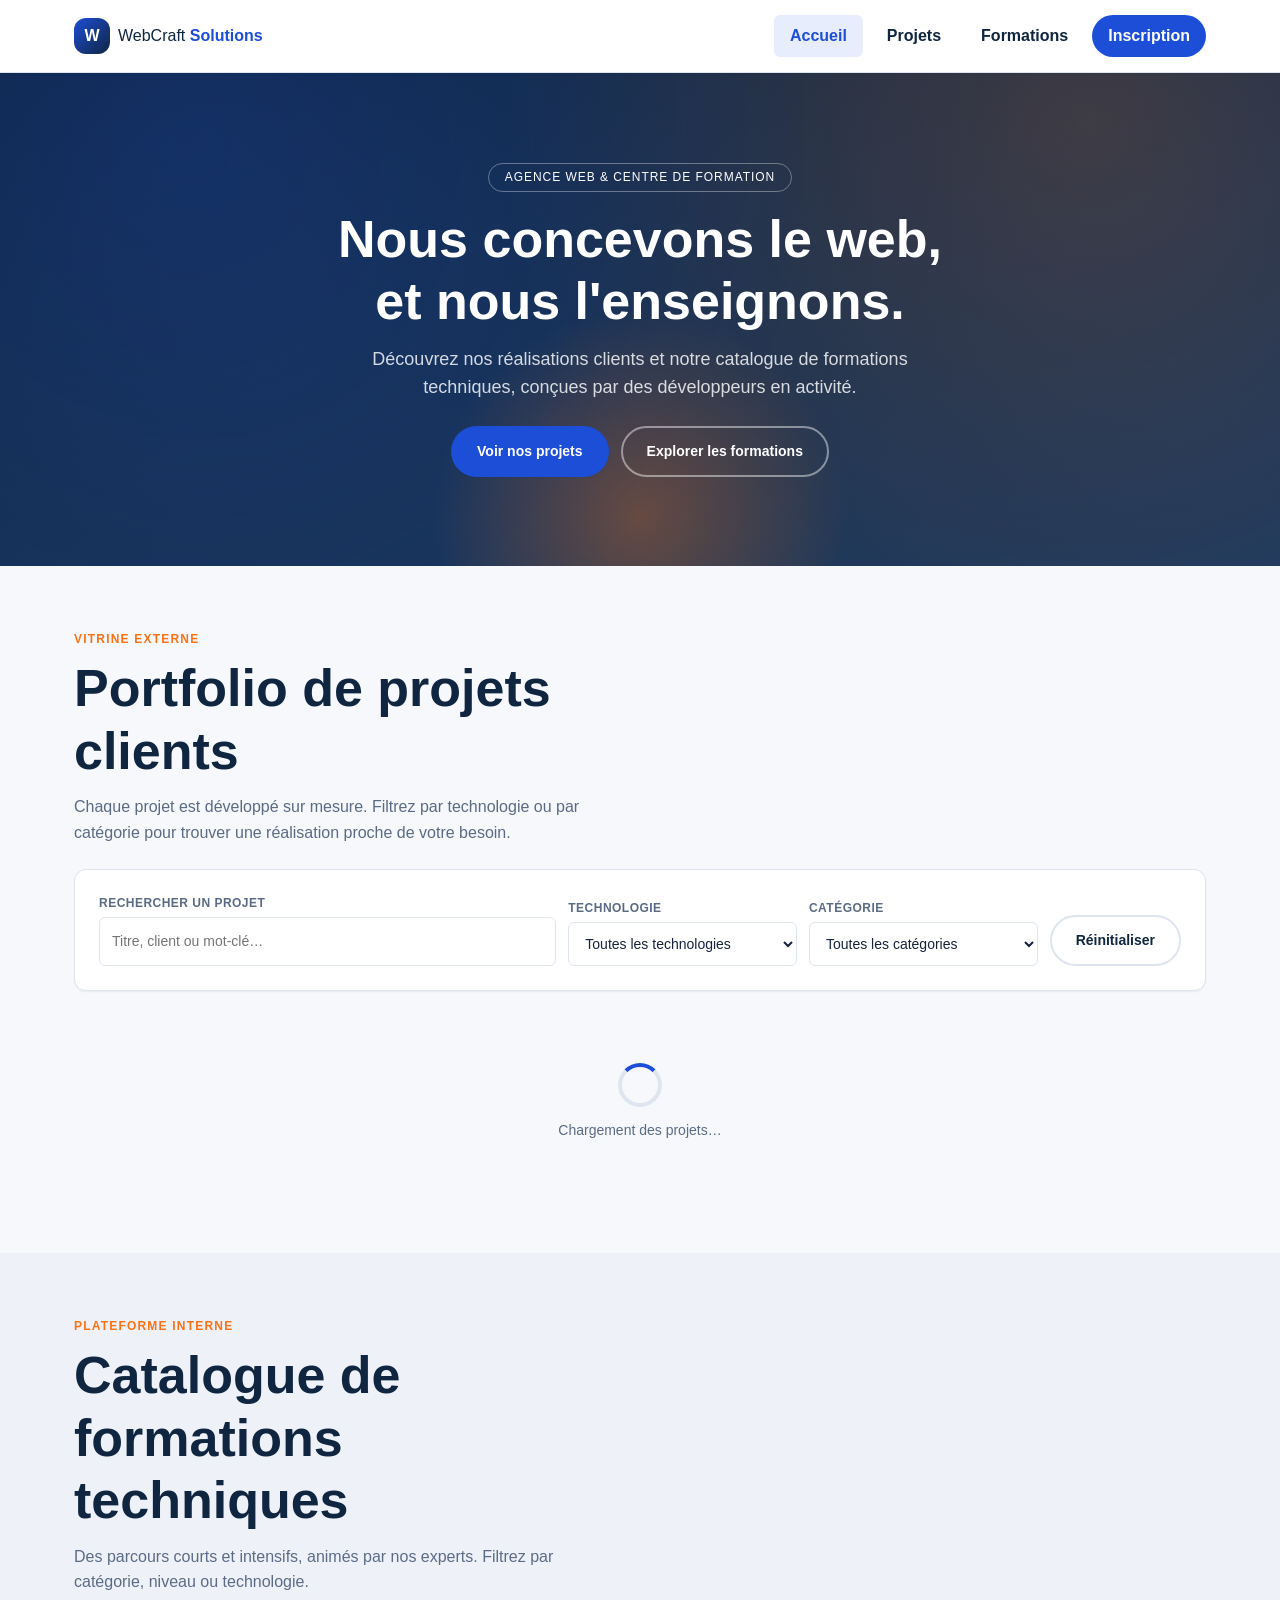
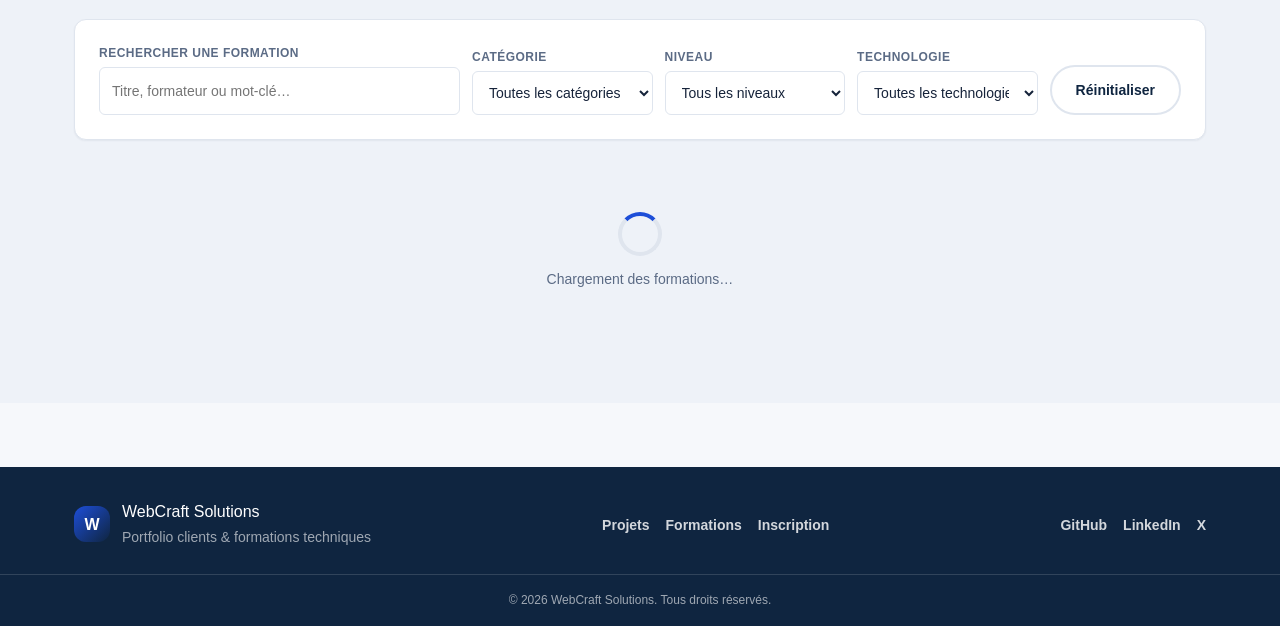
==== index.html @ 9b9b795e "feat: sections projets et formations, cartes, filtres et modales" ====
<!DOCTYPE html>
<html lang="fr">
<head>
  <meta charset="utf-8">
  <meta name="viewport" content="width=device-width, initial-scale=1">
  <meta name="description" content="Portail WebCraft Solutions : portfolio de projets clients et catalogue de formations techniques.">
  <title>WebCraft Solutions &mdash; Portfolio &amp; Formations</title>
  <link rel="stylesheet" href="css/style.css">
</head>
<body>

  <!-- Lien d'evitement : premier element focusable pour la navigation clavier -->
  <a class="skip-link" href="#projets">Aller au contenu principal</a>

  <!-- ============ EN-TETE ============ -->
  <header class="site-header">
    <div class="container header-inner">
      <a class="logo" href="index.html">
        <span class="logo-mark" aria-hidden="true">W</span>
        <span class="logo-text">WebCraft <strong>Solutions</strong></span>
      </a>

      <button class="nav-toggle" type="button" aria-expanded="false" aria-controls="main-nav" aria-label="Ouvrir le menu de navigation">
        <span class="nav-toggle-bar" aria-hidden="true"></span>
        <span class="nav-toggle-bar" aria-hidden="true"></span>
        <span class="nav-toggle-bar" aria-hidden="true"></span>
      </button>

      <nav class="main-nav" id="main-nav" aria-label="Navigation principale">
        <ul class="nav-list">
          <li><a class="nav-link is-active" href="#accueil">Accueil</a></li>
          <li><a class="nav-link" href="#projets">Projets</a></li>
          <li><a class="nav-link" href="#formations">Formations</a></li>
          <li><a class="nav-link nav-link-cta" href="inscription.html">Inscription</a></li>
        </ul>
      </nav>
    </div>
  </header>

  <main>

    <!-- ============ HERO ============ -->
    <section class="hero" id="accueil">
      <div class="container hero-inner">
        <p class="hero-eyebrow">Agence web &amp; centre de formation</p>
        <h1 class="hero-title">Nous concevons le web,<br>et nous l'enseignons.</h1>
        <p class="hero-subtitle">
          D&eacute;couvrez nos r&eacute;alisations clients et notre catalogue de formations
          techniques, con&ccedil;ues par des d&eacute;veloppeurs en activit&eacute;.
        </p>
        <div class="hero-actions">
          <a class="btn btn-primary" href="#projets">Voir nos projets</a>
          <a class="btn btn-ghost" href="#formations">Explorer les formations</a>
        </div>
      </div>
    </section>

    <!-- ============ SECTION PROJETS (API 1) ============ -->
    <section class="section" id="projets">
      <div class="container">
        <div class="section-head">
          <p class="section-eyebrow">Vitrine externe</p>
          <h2>Portfolio de projets clients</h2>
          <p class="section-intro">
            Chaque projet est d&eacute;velopp&eacute; sur mesure. Filtrez par technologie
            ou par cat&eacute;gorie pour trouver une r&eacute;alisation proche de votre besoin.
          </p>
        </div>

        <!-- Filtres : recherche temps reel + 2 listes deroulantes combinables -->
        <form class="filters" id="project-filters" role="search" aria-label="Filtrer les projets">
          <div class="field field-search">
            <label for="project-search">Rechercher un projet</label>
            <input type="search" id="project-search" name="project-search"
                   placeholder="Titre, client ou mot-cl&eacute;&hellip;" autocomplete="off">
          </div>

          <div class="field">
            <label for="project-tech">Technologie</label>
            <select id="project-tech" name="project-tech">
              <option value="">Toutes les technologies</option>
            </select>
          </div>

          <div class="field">
            <label for="project-category">Cat&eacute;gorie</label>
            <select id="project-category" name="project-category">
              <option value="">Toutes les cat&eacute;gories</option>
            </select>
          </div>

          <button class="btn btn-ghost filters-reset" type="reset" id="project-reset">R&eacute;initialiser</button>
        </form>

        <!-- Etat : chargement -->
        <div class="loader" id="project-loader">
          <span class="spinner" aria-hidden="true"></span>
          <p>Chargement des projets&hellip;</p>
        </div>

        <!-- Etat : erreur de chargement de l'API -->
        <p class="alert alert-error" id="project-error" role="alert" hidden></p>

        <!-- Compteur de resultats annonce aux lecteurs d'ecran -->
        <p class="results-count" id="project-count" role="status" hidden></p>

        <!-- Grille responsive des cartes projet -->
        <div class="card-grid" id="project-grid"></div>

        <!-- Etat : aucun resultat apres filtrage -->
        <p class="alert alert-empty" id="project-empty" hidden>
          Aucun projet ne correspond &agrave; votre recherche.
        </p>
      </div>
    </section>

    <!-- ============ SECTION FORMATIONS (API 2) ============ -->
    <section class="section section-alt" id="formations">
      <div class="container">
        <div class="section-head">
          <p class="section-eyebrow">Plateforme interne</p>
          <h2>Catalogue de formations techniques</h2>
          <p class="section-intro">
            Des parcours courts et intensifs, anim&eacute;s par nos experts.
            Filtrez par cat&eacute;gorie, niveau ou technologie.
          </p>
        </div>

        <!-- Filtres : recherche temps reel + 3 listes deroulantes combinables -->
        <form class="filters filters-4" id="course-filters" role="search" aria-label="Filtrer les formations">
          <div class="field field-search">
            <label for="course-search">Rechercher une formation</label>
            <input type="search" id="course-search" name="course-search"
                   placeholder="Titre, formateur ou mot-cl&eacute;&hellip;" autocomplete="off">
          </div>

          <div class="field">
            <label for="course-category">Cat&eacute;gorie</label>
            <select id="course-category" name="course-category">
              <option value="">Toutes les cat&eacute;gories</option>
            </select>
          </div>

          <div class="field">
            <label for="course-level">Niveau</label>
            <select id="course-level" name="course-level">
              <option value="">Tous les niveaux</option>
            </select>
          </div>

          <div class="field">
            <label for="course-tech">Technologie</label>
            <select id="course-tech" name="course-tech">
              <option value="">Toutes les technologies</option>
            </select>
          </div>

          <button class="btn btn-ghost filters-reset" type="reset" id="course-reset">R&eacute;initialiser</button>
        </form>

        <div class="loader" id="course-loader">
          <span class="spinner" aria-hidden="true"></span>
          <p>Chargement des formations&hellip;</p>
        </div>

        <p class="alert alert-error" id="course-error" role="alert" hidden></p>

        <p class="results-count" id="course-count" role="status" hidden></p>

        <div class="card-grid" id="course-grid"></div>

        <p class="alert alert-empty" id="course-empty" hidden>
          Aucune formation ne correspond &agrave; votre recherche.
        </p>
      </div>
    </section>

  </main>

  <!-- ============ PIED DE PAGE ============ -->
  <footer class="site-footer">
    <div class="container footer-inner">
      <div class="footer-brand">
        <span class="logo-mark" aria-hidden="true">W</span>
        <p>WebCraft Solutions<br><span class="muted">Portfolio clients &amp; formations techniques</span></p>
      </div>

      <nav class="footer-nav" aria-label="Navigation du pied de page">
        <ul>
          <li><a href="#projets">Projets</a></li>
          <li><a href="#formations">Formations</a></li>
          <li><a href="inscription.html">Inscription</a></li>
        </ul>
      </nav>

      <ul class="social-list">
        <li><a href="https://github.com" aria-label="WebCraft Solutions sur GitHub">GitHub</a></li>
        <li><a href="https://www.linkedin.com" aria-label="WebCraft Solutions sur LinkedIn">LinkedIn</a></li>
        <li><a href="https://x.com" aria-label="WebCraft Solutions sur X">X</a></li>
      </ul>
    </div>
    <p class="copyright">&copy; 2026 WebCraft Solutions. Tous droits r&eacute;serv&eacute;s.</p>
  </footer>

  <!-- ============ MODAL PROJET ============ -->
  <div class="modal" id="project-modal" hidden>
    <div class="modal-overlay" data-close-modal></div>
    <div class="modal-dialog" role="dialog" aria-modal="true" aria-labelledby="project-modal-title">
      <div class="modal-head">
        <h2 class="modal-title" id="project-modal-title">D&eacute;tail du projet</h2>
        <button class="modal-close" type="button" data-close-modal aria-label="Fermer la fen&ecirc;tre de d&eacute;tail">
          <span aria-hidden="true">&#10005;</span>
        </button>
      </div>
      <div class="modal-body" id="project-modal-body"></div>
    </div>
  </div>

  <!-- ============ MODAL FORMATION ============ -->
  <div class="modal" id="course-modal" hidden>
    <div class="modal-overlay" data-close-modal></div>
    <div class="modal-dialog" role="dialog" aria-modal="true" aria-labelledby="course-modal-title">
      <div class="modal-head">
        <h2 class="modal-title" id="course-modal-title">D&eacute;tail de la formation</h2>
        <button class="modal-close" type="button" data-close-modal aria-label="Fermer la fen&ecirc;tre de d&eacute;tail">
          <span aria-hidden="true">&#10005;</span>
        </button>
      </div>
      <div class="modal-body" id="course-modal-body"></div>
    </div>
  </div>

  <script src="js/main.js"></script>
</body>
</html>
---- css/style.css ----
/* ==========================================================================
   WebCraft Solutions - Feuille de style unique
   Approche mobile-first : styles de base pour 320-767 px,
   puis deux points de rupture (768 px et 1200 px).
   Sommaire :
     1. Variables & charte graphique
     2. Reset & bases
     3. Utilitaires (conteneur, boutons, badges, titres de section)
     4. En-tete & navigation
     5. Hero & animations
     6. Pied de page
     7. Points de rupture (mise en page generale)
     8. Sections & filtres
     9. Cartes (projets & formations)
    10. Etats : loader, erreurs, resultats
    11. Fenetres modales
    12. Points de rupture (sections, grilles, modales)
   ========================================================================== */

/* ============ 1. VARIABLES & CHARTE GRAPHIQUE ============ */
:root {
  /* Couleurs de marque */
  --c-navy:         #0f2540;
  --c-navy-soft:    #1c3a60;
  --c-primary:      #1d4ed8;
  --c-primary-dark: #1739a8;
  --c-primary-soft: #e8edfd;
  --c-accent:       #f97316;
  --c-accent-soft:  #fff1e4;

  /* Neutres */
  --c-bg:         #f6f8fb;
  --c-surface:    #ffffff;
  --c-border:     #dfe5ee;
  --c-text:       #16233a;
  --c-text-muted: #5b6b85;

  /* Etats */
  --c-success:      #0f9d58;
  --c-success-soft: #e6f6ee;
  --c-error:        #d13438;
  --c-error-soft:   #fdeaea;

  /* Typographie */
  --font-base: "Segoe UI", "Helvetica Neue", Arial, sans-serif;
  --fs-xs:  0.75rem;
  --fs-sm:  0.875rem;
  --fs-md:  1rem;
  --fs-lg:  1.125rem;
  --fs-xl:  1.5rem;
  --fs-2xl: 2rem;

  /* Espacements */
  --sp-1: 0.25rem;
  --sp-2: 0.5rem;
  --sp-3: 0.75rem;
  --sp-4: 1rem;
  --sp-5: 1.5rem;
  --sp-6: 2rem;
  --sp-7: 3rem;
  --sp-8: 4rem;

  /* Rayons, ombres, transitions */
  --radius-sm:   6px;
  --radius-md:   12px;
  --radius-lg:   20px;
  --radius-pill: 999px;
  --shadow-sm: 0 1px 2px rgba(15, 37, 64, 0.06);
  --shadow-md: 0 6px 18px rgba(15, 37, 64, 0.08);
  --shadow-lg: 0 18px 40px rgba(15, 37, 64, 0.16);
  --transition: 200ms ease;
  --header-h: 64px;
}

/* ============ 2. RESET & BASES ============ */
*,
*::before,
*::after {
  box-sizing: border-box;
}

html {
  scroll-behavior: smooth;
  scroll-padding-top: var(--header-h);
}

body {
  margin: 0;
  font-family: var(--font-base);
  font-size: var(--fs-md);
  line-height: 1.6;
  color: var(--c-text);
  background-color: var(--c-bg);
}

h1,
h2,
h3,
h4 {
  margin: 0 0 var(--sp-3);
  line-height: 1.2;
  color: var(--c-navy);
}

p {
  margin: 0 0 var(--sp-3);
}

img {
  display: block;
  max-width: 100%;
}

a {
  color: var(--c-primary);
  text-decoration: none;
  transition: color var(--transition);
}

a:hover {
  color: var(--c-primary-dark);
  text-decoration: underline;
}

ul {
  margin: 0;
  padding: 0;
  list-style: none;
}

button {
  font: inherit;
  cursor: pointer;
}

/* Anneau de focus homogene : indispensable pour la navigation clavier */
:focus-visible {
  outline: 3px solid var(--c-accent);
  outline-offset: 2px;
  border-radius: var(--radius-sm);
}

.muted {
  color: var(--c-text-muted);
}

/* Lien d'evitement : masque jusqu'a la prise de focus au clavier */
.skip-link {
  position: absolute;
  top: -100px;
  left: var(--sp-4);
  z-index: 100;
  padding: var(--sp-2) var(--sp-4);
  background-color: var(--c-primary);
  border-radius: 0 0 var(--radius-sm) var(--radius-sm);
  color: #ffffff;
  font-weight: 600;
  transition: top var(--transition);
}

.skip-link:focus {
  top: 0;
  color: #ffffff;
  text-decoration: none;
}

/* Contenu reserve aux lecteurs d'ecran */
.sr-only {
  position: absolute;
  width: 1px;
  height: 1px;
  margin: -1px;
  padding: 0;
  overflow: hidden;
  clip: rect(0, 0, 0, 0);
  white-space: nowrap;
  border: 0;
}

/* ============ 3. UTILITAIRES ============ */
.container {
  width: 100%;
  max-width: 1180px;
  margin: 0 auto;
  padding: 0 var(--sp-4);
}

/* --- Boutons --- */
.btn {
  display: inline-flex;
  align-items: center;
  justify-content: center;
  gap: var(--sp-2);
  padding: var(--sp-3) var(--sp-5);
  border: 2px solid transparent;
  border-radius: var(--radius-pill);
  font-size: var(--fs-sm);
  font-weight: 600;
  text-align: center;
  text-decoration: none;
  transition: background-color var(--transition), color var(--transition),
              border-color var(--transition), transform var(--transition),
              box-shadow var(--transition);
}

.btn:hover {
  transform: translateY(-2px);
  text-decoration: none;
}

.btn:active {
  transform: translateY(0);
}

.btn-primary {
  background-color: var(--c-primary);
  color: #ffffff;
  box-shadow: var(--shadow-sm);
}

.btn-primary:hover {
  background-color: var(--c-primary-dark);
  color: #ffffff;
  box-shadow: var(--shadow-md);
}

.btn-accent {
  background-color: var(--c-accent);
  color: #ffffff;
}

.btn-accent:hover {
  background-color: #e0620a;
  color: #ffffff;
}

.btn-ghost {
  background-color: transparent;
  border-color: var(--c-border);
  color: var(--c-navy);
}

.btn-ghost:hover {
  background-color: var(--c-surface);
  border-color: var(--c-primary);
  color: var(--c-primary);
}

.btn-block {
  width: 100%;
}

.btn[disabled] {
  opacity: 0.55;
  cursor: not-allowed;
  transform: none;
}

/* ============ 4. EN-TETE & NAVIGATION ============ */
.site-header {
  position: sticky;
  top: 0;
  z-index: 50;
  background-color: rgba(255, 255, 255, 0.96);
  border-bottom: 1px solid var(--c-border);
  box-shadow: var(--shadow-sm);
}

.header-inner {
  display: flex;
  align-items: center;
  justify-content: space-between;
  gap: var(--sp-4);
  min-height: var(--header-h);
}

.logo {
  display: inline-flex;
  align-items: center;
  gap: var(--sp-2);
  color: var(--c-navy);
  font-size: var(--fs-md);
}

.logo:hover {
  color: var(--c-primary);
  text-decoration: none;
}

.logo-mark {
  display: grid;
  place-items: center;
  flex: 0 0 36px;
  width: 36px;
  height: 36px;
  border-radius: var(--radius-md);
  background: linear-gradient(135deg, var(--c-primary), var(--c-navy));
  color: #ffffff;
  font-weight: 700;
}

.logo-text strong {
  color: var(--c-primary);
}

/* --- Bouton burger (visible uniquement en mobile) --- */
.nav-toggle {
  display: inline-flex;
  flex-direction: column;
  justify-content: center;
  gap: 5px;
  width: 44px;
  height: 44px;
  padding: 0 10px;
  background-color: transparent;
  border: 1px solid var(--c-border);
  border-radius: var(--radius-sm);
}

.nav-toggle-bar {
  display: block;
  height: 2px;
  background-color: var(--c-navy);
  border-radius: 2px;
  transition: transform var(--transition), opacity var(--transition);
}

.nav-toggle[aria-expanded="true"] .nav-toggle-bar:nth-child(1) {
  transform: translateY(7px) rotate(45deg);
}

.nav-toggle[aria-expanded="true"] .nav-toggle-bar:nth-child(2) {
  opacity: 0;
}

.nav-toggle[aria-expanded="true"] .nav-toggle-bar:nth-child(3) {
  transform: translateY(-7px) rotate(-45deg);
}

/* --- Menu : replie en mobile, deplie au clic --- */
.main-nav {
  display: none;
  position: absolute;
  top: 100%;
  right: 0;
  left: 0;
  padding: var(--sp-3) var(--sp-4) var(--sp-5);
  background-color: var(--c-surface);
  border-bottom: 1px solid var(--c-border);
  box-shadow: var(--shadow-md);
}

.main-nav.is-open {
  display: block;
}

.nav-list {
  display: flex;
  flex-direction: column;
  gap: var(--sp-1);
}

.nav-link {
  display: block;
  padding: var(--sp-3);
  border-radius: var(--radius-sm);
  color: var(--c-navy);
  font-weight: 600;
}

.nav-link:hover,
.nav-link.is-active {
  background-color: var(--c-primary-soft);
  color: var(--c-primary);
  text-decoration: none;
}

.nav-link-cta {
  margin-top: var(--sp-2);
  background-color: var(--c-primary);
  color: #ffffff;
  text-align: center;
}

.nav-link-cta:hover {
  background-color: var(--c-primary-dark);
  color: #ffffff;
}

/* ============ 5. HERO & ANIMATIONS ============ */
.hero {
  position: relative;
  overflow: hidden;
  padding: var(--sp-7) 0 var(--sp-8);
  background:
    radial-gradient(circle at 15% 15%, rgba(29, 78, 216, 0.22), transparent 55%),
    radial-gradient(circle at 85% 10%, rgba(249, 115, 22, 0.18), transparent 50%),
    linear-gradient(160deg, var(--c-navy) 0%, var(--c-navy-soft) 100%);
  color: #ffffff;
  text-align: center;
}

/* Halo lumineux anime en arriere-plan du hero */
.hero::after {
  content: "";
  position: absolute;
  bottom: -160px;
  left: 50%;
  width: 420px;
  height: 420px;
  margin-left: -210px;
  border-radius: 50%;
  background: radial-gradient(circle, rgba(249, 115, 22, 0.35), transparent 70%);
  animation: pulse-glow 6s ease-in-out infinite;
  pointer-events: none;
}

.hero-inner {
  position: relative;
  z-index: 1;
}

.hero-eyebrow {
  display: inline-block;
  margin-bottom: var(--sp-4);
  padding: var(--sp-1) var(--sp-4);
  border: 1px solid rgba(255, 255, 255, 0.35);
  border-radius: var(--radius-pill);
  font-size: var(--fs-xs);
  letter-spacing: 0.08em;
  text-transform: uppercase;
  animation: fade-in-up 600ms ease both;
}

.hero-title {
  font-size: var(--fs-2xl);
  color: #ffffff;
  animation: fade-in-up 600ms ease 120ms both;
}

.hero-subtitle {
  max-width: 54ch;
  margin: 0 auto var(--sp-5);
  color: rgba(255, 255, 255, 0.82);
  font-size: var(--fs-md);
  animation: fade-in-up 600ms ease 240ms both;
}

.hero-actions {
  display: flex;
  flex-direction: column;
  gap: var(--sp-3);
  animation: fade-in-up 600ms ease 360ms both;
}

.hero .btn-ghost {
  border-color: rgba(255, 255, 255, 0.45);
  color: #ffffff;
}

.hero .btn-ghost:hover {
  background-color: rgba(255, 255, 255, 0.12);
  border-color: #ffffff;
  color: #ffffff;
}

/* --- Animations @keyframes --- */
@keyframes fade-in-up {
  from {
    opacity: 0;
    transform: translateY(24px);
  }

  to {
    opacity: 1;
    transform: translateY(0);
  }
}

@keyframes pulse-glow {
  0%,
  100% {
    opacity: 0.55;
    transform: scale(1);
  }

  50% {
    opacity: 1;
    transform: scale(1.18);
  }
}

/* Respect de la preference systeme « moins d'animations » */
@media (prefers-reduced-motion: reduce) {
  *,
  *::before,
  *::after {
    animation-duration: 0.01ms !important;
    animation-iteration-count: 1 !important;
    transition-duration: 0.01ms !important;
    scroll-behavior: auto !important;
  }
}

/* ============ 6. PIED DE PAGE ============ */
.site-footer {
  margin-top: var(--sp-8);
  padding: var(--sp-6) 0 var(--sp-4);
  background-color: var(--c-navy);
  color: rgba(255, 255, 255, 0.82);
}

.footer-inner {
  display: flex;
  flex-direction: column;
  gap: var(--sp-5);
}

.footer-brand {
  display: flex;
  align-items: center;
  gap: var(--sp-3);
}

.footer-brand p {
  margin: 0;
  color: #ffffff;
}

.footer-brand .muted {
  color: rgba(255, 255, 255, 0.6);
  font-size: var(--fs-sm);
}

.footer-nav ul,
.social-list {
  display: flex;
  flex-wrap: wrap;
  gap: var(--sp-4);
}

.site-footer a {
  color: rgba(255, 255, 255, 0.82);
  font-size: var(--fs-sm);
  font-weight: 600;
}

.site-footer a:hover {
  color: #ffffff;
}

.copyright {
  margin: var(--sp-5) 0 0;
  padding-top: var(--sp-4);
  border-top: 1px solid rgba(255, 255, 255, 0.14);
  color: rgba(255, 255, 255, 0.6);
  font-size: var(--fs-xs);
  text-align: center;
}

/* ============ 7. POINTS DE RUPTURE ============ */

/* --- Breakpoint 1 : tablette & desktop (768 px et +) --- */
@media (min-width: 768px) {
  :root {
    --fs-2xl: 2.75rem;
    --header-h: 72px;
  }

  .container {
    padding: 0 var(--sp-5);
  }

  .nav-toggle {
    display: none;
  }

  .main-nav {
    display: block;
    position: static;
    padding: 0;
    background-color: transparent;
    border: 0;
    box-shadow: none;
  }

  .nav-list {
    flex-direction: row;
    align-items: center;
    gap: var(--sp-2);
  }

  .nav-link {
    padding: var(--sp-2) var(--sp-4);
  }

  .nav-link-cta {
    margin-top: 0;
    border-radius: var(--radius-pill);
  }

  .hero {
    padding: var(--sp-8) 0;
  }

  .hero-subtitle {
    font-size: var(--fs-lg);
  }

  .hero-actions {
    flex-direction: row;
    justify-content: center;
  }

  .footer-inner {
    flex-direction: row;
    align-items: center;
    justify-content: space-between;
  }
}

/* --- Breakpoint 2 : grands ecrans (1200 px et +) --- */
@media (min-width: 1200px) {
  :root {
    --fs-2xl: 3.25rem;
  }

  .hero {
    padding: calc(var(--sp-8) * 1.4) 0;
  }
}

/* ============ 8. SECTIONS & FILTRES ============ */
.section {
  padding: var(--sp-7) 0;
}

.section-alt {
  background-color: #eef2f8;
}

.section-head {
  max-width: 62ch;
  margin-bottom: var(--sp-5);
}

.section-eyebrow {
  margin-bottom: var(--sp-2);
  color: var(--c-accent);
  font-size: var(--fs-xs);
  font-weight: 700;
  letter-spacing: 0.1em;
  text-transform: uppercase;
}

.section-head h2 {
  font-size: var(--fs-xl);
}

.section-intro {
  color: var(--c-text-muted);
}

/* --- Barre de filtres --- */
.filters {
  display: grid;
  grid-template-columns: 1fr;
  gap: var(--sp-3);
  margin-bottom: var(--sp-5);
  padding: var(--sp-4);
  background-color: var(--c-surface);
  border: 1px solid var(--c-border);
  border-radius: var(--radius-md);
  box-shadow: var(--shadow-sm);
}

.field {
  display: flex;
  flex-direction: column;
  gap: var(--sp-1);
}

.field label {
  color: var(--c-text-muted);
  font-size: var(--fs-xs);
  font-weight: 700;
  letter-spacing: 0.04em;
  text-transform: uppercase;
}

.field input,
.field select,
.field textarea {
  width: 100%;
  padding: var(--sp-3);
  background-color: var(--c-surface);
  border: 1px solid var(--c-border);
  border-radius: var(--radius-sm);
  color: var(--c-text);
  font: inherit;
  font-size: var(--fs-sm);
  transition: border-color var(--transition), box-shadow var(--transition);
}

.field input:hover,
.field select:hover,
.field textarea:hover {
  border-color: #c3cddd;
}

.field input:focus,
.field select:focus,
.field textarea:focus {
  border-color: var(--c-primary);
  box-shadow: 0 0 0 3px var(--c-primary-soft);
  outline: none;
}

.filters-reset {
  align-self: end;
  justify-self: start;
}

/* ============ 9. CARTES (PROJETS & FORMATIONS) ============ */

/* Grille responsive : 1 colonne en mobile, auto-fill ensuite */
.card-grid {
  display: grid;
  grid-template-columns: 1fr;
  gap: var(--sp-4);
}

.card {
  display: flex;
  flex-direction: column;
  overflow: hidden;
  background-color: var(--c-surface);
  border: 1px solid var(--c-border);
  border-radius: var(--radius-md);
  box-shadow: var(--shadow-sm);
  animation: fade-in-up 400ms ease both;
  transition: transform var(--transition), box-shadow var(--transition),
              border-color var(--transition);
}

.card:hover {
  transform: translateY(-4px);
  border-color: #c7d3e8;
  box-shadow: var(--shadow-md);
}

.card-media {
  position: relative;
  overflow: hidden;
  aspect-ratio: 16 / 9;
  background-color: #dde4ef;
}

.card-media img {
  width: 100%;
  height: 100%;
  object-fit: cover;
  transition: transform 400ms ease;
}

.card:hover .card-media img {
  transform: scale(1.05);
}

.card-media .badge {
  position: absolute;
  top: var(--sp-3);
  left: var(--sp-3);
}

.card-body {
  display: flex;
  flex-direction: column;
  flex: 1 1 auto;
  gap: var(--sp-3);
  padding: var(--sp-4);
}

.card-title {
  margin: 0;
  font-size: var(--fs-lg);
}

.card-meta {
  display: flex;
  flex-wrap: wrap;
  gap: var(--sp-2) var(--sp-4);
  margin: 0;
  color: var(--c-text-muted);
  font-size: var(--fs-sm);
}

.card-client {
  margin: 0;
  color: var(--c-text-muted);
  font-size: var(--fs-sm);
}

.card-client strong {
  color: var(--c-text);
}

.card-price {
  color: var(--c-navy);
  font-size: var(--fs-lg);
  font-weight: 700;
}

.card-actions {
  display: flex;
  flex-wrap: wrap;
  gap: var(--sp-2);
  margin-top: auto;
}

.card-actions .btn {
  flex: 1 1 140px;
  padding: var(--sp-2) var(--sp-4);
}

/* --- Badges --- */
.badge-list {
  display: flex;
  flex-wrap: wrap;
  gap: var(--sp-2);
}

.badge {
  display: inline-block;
  padding: 2px var(--sp-3);
  border: 1px solid transparent;
  border-radius: var(--radius-pill);
  background-color: var(--c-primary-soft);
  color: var(--c-primary-dark);
  font-size: var(--fs-xs);
  font-weight: 600;
  white-space: nowrap;
}

.badge-category {
  background-color: var(--c-navy);
  color: #ffffff;
}

.badge-level {
  background-color: var(--c-accent-soft);
  border-color: #f8c69a;
  color: #9a4208;
}

.badge-available {
  background-color: var(--c-success-soft);
  border-color: #a8dec4;
  color: #0b6e3f;
}

.badge-full {
  background-color: var(--c-error-soft);
  border-color: #f3b4b5;
  color: #962225;
}

.rating {
  color: var(--c-text-muted);
  font-size: var(--fs-sm);
}

.rating-star {
  color: var(--c-accent);
}

/* ============ 10. ETATS : LOADER, ERREURS, RESULTATS ============ */
.loader {
  display: flex;
  flex-direction: column;
  align-items: center;
  gap: var(--sp-3);
  padding: var(--sp-7) var(--sp-4);
  color: var(--c-text-muted);
}

.loader[hidden] {
  display: none;
}

.loader p {
  margin: 0;
  font-size: var(--fs-sm);
}

/* Loader CSS pur : anneau en rotation */
.spinner {
  display: block;
  width: 44px;
  height: 44px;
  border: 4px solid var(--c-border);
  border-top-color: var(--c-primary);
  border-radius: 50%;
  animation: spin 800ms linear infinite;
}

@keyframes spin {
  to {
    transform: rotate(360deg);
  }
}

.alert {
  padding: var(--sp-4);
  border: 1px solid transparent;
  border-radius: var(--radius-md);
  font-size: var(--fs-sm);
}

.alert-error {
  background-color: var(--c-error-soft);
  border-color: #f3b4b5;
  color: #8c1f22;
}

.alert-empty {
  background-color: var(--c-surface);
  border-color: var(--c-border);
  color: var(--c-text-muted);
  text-align: center;
}

.alert-success {
  background-color: var(--c-success-soft);
  border-color: #a8dec4;
  color: #0b6e3f;
}

.results-count {
  margin-bottom: var(--sp-4);
  color: var(--c-text-muted);
  font-size: var(--fs-sm);
}

/* ============ 11. FENETRES MODALES ============ */
.modal {
  position: fixed;
  top: 0;
  right: 0;
  bottom: 0;
  left: 0;
  z-index: 100;
  display: flex;
  align-items: flex-end;
  justify-content: center;
  padding: 0;
}

.modal[hidden] {
  display: none;
}

.modal-overlay {
  position: absolute;
  top: 0;
  right: 0;
  bottom: 0;
  left: 0;
  background-color: rgba(10, 20, 36, 0.62);
  animation: fade-in 200ms ease both;
}

.modal-dialog {
  position: relative;
  z-index: 1;
  display: flex;
  flex-direction: column;
  width: 100%;
  max-height: 92vh;
  background-color: var(--c-surface);
  border-radius: var(--radius-lg) var(--radius-lg) 0 0;
  box-shadow: var(--shadow-lg);
  animation: slide-up 280ms ease both;
}

@keyframes fade-in {
  from {
    opacity: 0;
  }

  to {
    opacity: 1;
  }
}

@keyframes slide-up {
  from {
    opacity: 0;
    transform: translateY(40px);
  }

  to {
    opacity: 1;
    transform: translateY(0);
  }
}

.modal-head {
  display: flex;
  align-items: flex-start;
  justify-content: space-between;
  gap: var(--sp-3);
  padding: var(--sp-4);
  border-bottom: 1px solid var(--c-border);
}

.modal-title {
  margin: 0;
  font-size: var(--fs-lg);
}

.modal-close {
  display: grid;
  place-items: center;
  flex: 0 0 40px;
  width: 40px;
  height: 40px;
  background-color: var(--c-bg);
  border: 1px solid var(--c-border);
  border-radius: 50%;
  color: var(--c-navy);
  font-size: var(--fs-md);
  transition: background-color var(--transition), color var(--transition),
              transform var(--transition);
}

.modal-close:hover {
  background-color: var(--c-error-soft);
  border-color: #f3b4b5;
  color: var(--c-error);
  transform: rotate(90deg);
}

.modal-body {
  padding: var(--sp-4);
  overflow-y: auto;
}

.modal-media {
  margin-bottom: var(--sp-4);
  overflow: hidden;
  border-radius: var(--radius-md);
  aspect-ratio: 16 / 9;
}

.modal-media img {
  width: 100%;
  height: 100%;
  object-fit: cover;
}

.modal-body h3 {
  margin-top: var(--sp-5);
  font-size: var(--fs-md);
  text-transform: uppercase;
  letter-spacing: 0.04em;
  color: var(--c-text-muted);
}

/* Liste d'informations cle / valeur */
.info-grid {
  display: grid;
  grid-template-columns: 1fr;
  gap: var(--sp-3);
  margin: 0 0 var(--sp-4);
  padding: var(--sp-4);
  background-color: var(--c-bg);
  border-radius: var(--radius-md);
}

.info-grid dt {
  color: var(--c-text-muted);
  font-size: var(--fs-xs);
  font-weight: 700;
  letter-spacing: 0.04em;
  text-transform: uppercase;
}

.info-grid dd {
  margin: 0;
  font-weight: 600;
}

/* Liste a puces personnalisee (fonctionnalites, modules) */
.check-list li {
  position: relative;
  padding-left: var(--sp-5);
  margin-bottom: var(--sp-2);
  font-size: var(--fs-sm);
}

.check-list li::before {
  content: "\2713";
  position: absolute;
  left: 0;
  color: var(--c-success);
  font-weight: 700;
}

.modal-actions {
  display: flex;
  flex-wrap: wrap;
  gap: var(--sp-3);
  margin-top: var(--sp-5);
  padding-top: var(--sp-4);
  border-top: 1px solid var(--c-border);
}

/* Empeche le defilement de la page lorsqu'une modale est ouverte */
body.has-modal {
  overflow: hidden;
}

/* ============ 12. POINTS DE RUPTURE (SECTIONS, GRILLES, MODALES) ============ */

/* --- Breakpoint 1 : tablette & desktop (768 px et +) --- */
@media (min-width: 768px) {
  .section {
    padding: var(--sp-8) 0;
  }

  .section-head h2 {
    font-size: var(--fs-2xl);
  }

  .filters {
    grid-template-columns: 2fr 1fr 1fr auto;
    align-items: end;
    padding: var(--sp-5);
  }

  .filters-4 {
    grid-template-columns: 1fr 1fr 1fr;
  }

  /* En tablette, la recherche occupe toute la largeur de la barre */
  .filters-4 .field-search {
    grid-column: 1 / -1;
  }

  .card-grid {
    grid-template-columns: repeat(2, 1fr);
    gap: var(--sp-5);
  }

  .modal {
    align-items: center;
    padding: var(--sp-5);
  }

  .modal-dialog {
    max-width: 720px;
    max-height: 88vh;
    border-radius: var(--radius-lg);
  }

  .modal-head,
  .modal-body {
    padding: var(--sp-5);
  }

  .info-grid {
    grid-template-columns: repeat(2, 1fr);
  }
}

/* --- Breakpoint 2 : grands ecrans (1200 px et +) --- */
@media (min-width: 1200px) {
  .filters-4 {
    grid-template-columns: 2fr 1fr 1fr 1fr auto;
  }

  .filters-4 .field-search {
    grid-column: auto;
  }

  .card-grid {
    grid-template-columns: repeat(3, 1fr);
  }

  .info-grid {
    grid-template-columns: repeat(3, 1fr);
  }
}
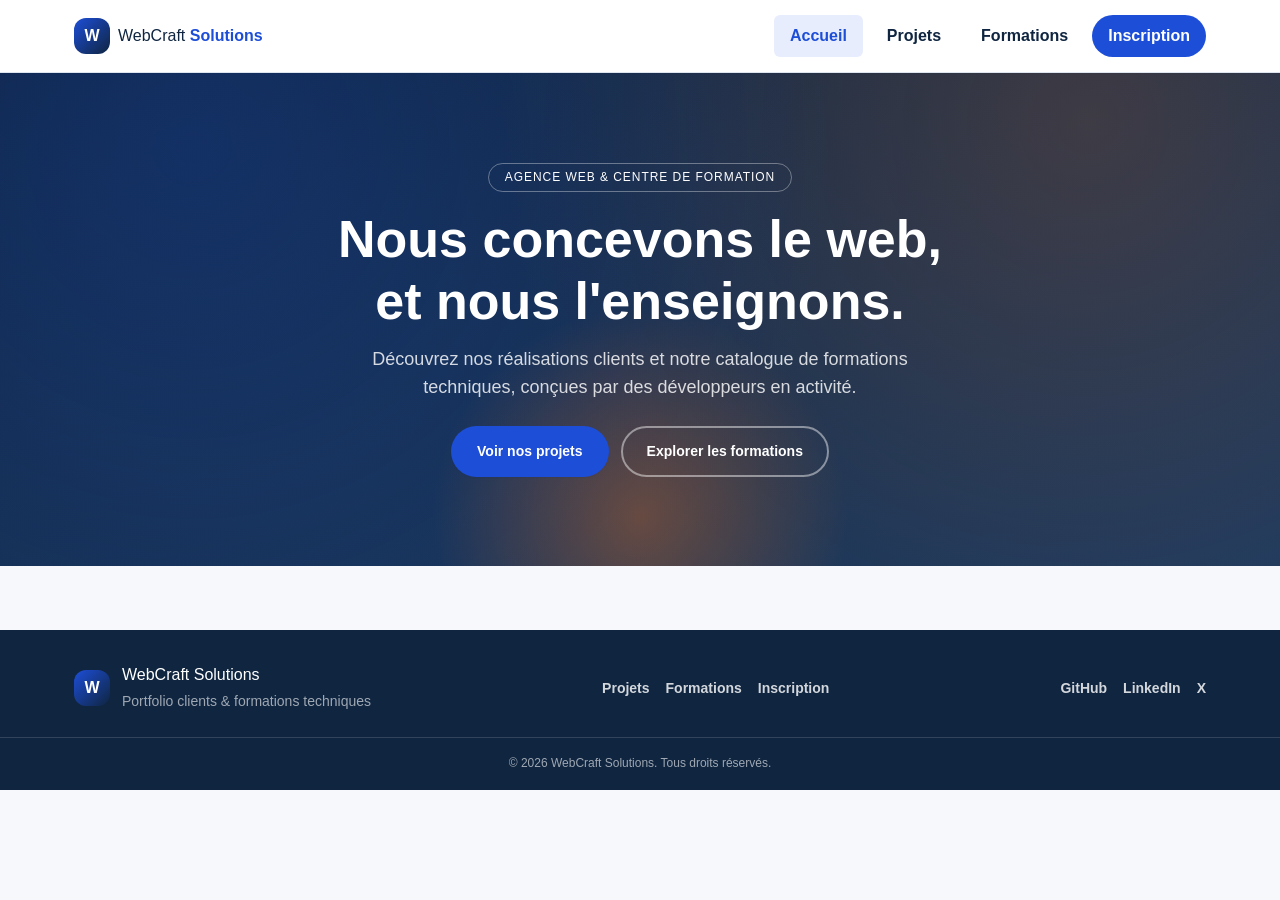
==== commit 87f67d3b: "feat: structure du portail, charte graphique CSS et navigation" ====
--- a/index.html
+++ b/index.html
@@ -4,13 +4,10 @@
   <meta charset="utf-8">
   <meta name="viewport" content="width=device-width, initial-scale=1">
   <meta name="description" content="Portail WebCraft Solutions : portfolio de projets clients et catalogue de formations techniques.">
-  <title>WebCraft Solutions &mdash; Portfolio &amp; Formations</title>
+  <title>WebCraft Solutions — Portfolio &amp; Formations</title>
   <link rel="stylesheet" href="css/style.css">
 </head>
 <body>
-
-  <!-- Lien d'evitement : premier element focusable pour la navigation clavier -->
-  <a class="skip-link" href="#projets">Aller au contenu principal</a>
 
   <!-- ============ EN-TETE ============ -->
   <header class="site-header">
@@ -45,133 +42,13 @@
         <p class="hero-eyebrow">Agence web &amp; centre de formation</p>
         <h1 class="hero-title">Nous concevons le web,<br>et nous l'enseignons.</h1>
         <p class="hero-subtitle">
-          D&eacute;couvrez nos r&eacute;alisations clients et notre catalogue de formations
-          techniques, con&ccedil;ues par des d&eacute;veloppeurs en activit&eacute;.
+          Découvrez nos réalisations clients et notre catalogue de formations
+          techniques, conçues par des développeurs en activité.
         </p>
         <div class="hero-actions">
           <a class="btn btn-primary" href="#projets">Voir nos projets</a>
           <a class="btn btn-ghost" href="#formations">Explorer les formations</a>
         </div>
-      </div>
-    </section>
-
-    <!-- ============ SECTION PROJETS (API 1) ============ -->
-    <section class="section" id="projets">
-      <div class="container">
-        <div class="section-head">
-          <p class="section-eyebrow">Vitrine externe</p>
-          <h2>Portfolio de projets clients</h2>
-          <p class="section-intro">
-            Chaque projet est d&eacute;velopp&eacute; sur mesure. Filtrez par technologie
-            ou par cat&eacute;gorie pour trouver une r&eacute;alisation proche de votre besoin.
-          </p>
-        </div>
-
-        <!-- Filtres : recherche temps reel + 2 listes deroulantes combinables -->
-        <form class="filters" id="project-filters" role="search" aria-label="Filtrer les projets">
-          <div class="field field-search">
-            <label for="project-search">Rechercher un projet</label>
-            <input type="search" id="project-search" name="project-search"
-                   placeholder="Titre, client ou mot-cl&eacute;&hellip;" autocomplete="off">
-          </div>
-
-          <div class="field">
-            <label for="project-tech">Technologie</label>
-            <select id="project-tech" name="project-tech">
-              <option value="">Toutes les technologies</option>
-            </select>
-          </div>
-
-          <div class="field">
-            <label for="project-category">Cat&eacute;gorie</label>
-            <select id="project-category" name="project-category">
-              <option value="">Toutes les cat&eacute;gories</option>
-            </select>
-          </div>
-
-          <button class="btn btn-ghost filters-reset" type="reset" id="project-reset">R&eacute;initialiser</button>
-        </form>
-
-        <!-- Etat : chargement -->
-        <div class="loader" id="project-loader">
-          <span class="spinner" aria-hidden="true"></span>
-          <p>Chargement des projets&hellip;</p>
-        </div>
-
-        <!-- Etat : erreur de chargement de l'API -->
-        <p class="alert alert-error" id="project-error" role="alert" hidden></p>
-
-        <!-- Compteur de resultats annonce aux lecteurs d'ecran -->
-        <p class="results-count" id="project-count" role="status" hidden></p>
-
-        <!-- Grille responsive des cartes projet -->
-        <div class="card-grid" id="project-grid"></div>
-
-        <!-- Etat : aucun resultat apres filtrage -->
-        <p class="alert alert-empty" id="project-empty" hidden>
-          Aucun projet ne correspond &agrave; votre recherche.
-        </p>
-      </div>
-    </section>
-
-    <!-- ============ SECTION FORMATIONS (API 2) ============ -->
-    <section class="section section-alt" id="formations">
-      <div class="container">
-        <div class="section-head">
-          <p class="section-eyebrow">Plateforme interne</p>
-          <h2>Catalogue de formations techniques</h2>
-          <p class="section-intro">
-            Des parcours courts et intensifs, anim&eacute;s par nos experts.
-            Filtrez par cat&eacute;gorie, niveau ou technologie.
-          </p>
-        </div>
-
-        <!-- Filtres : recherche temps reel + 3 listes deroulantes combinables -->
-        <form class="filters filters-4" id="course-filters" role="search" aria-label="Filtrer les formations">
-          <div class="field field-search">
-            <label for="course-search">Rechercher une formation</label>
-            <input type="search" id="course-search" name="course-search"
-                   placeholder="Titre, formateur ou mot-cl&eacute;&hellip;" autocomplete="off">
-          </div>
-
-          <div class="field">
-            <label for="course-category">Cat&eacute;gorie</label>
-            <select id="course-category" name="course-category">
-              <option value="">Toutes les cat&eacute;gories</option>
-            </select>
-          </div>
-
-          <div class="field">
-            <label for="course-level">Niveau</label>
-            <select id="course-level" name="course-level">
-              <option value="">Tous les niveaux</option>
-            </select>
-          </div>
-
-          <div class="field">
-            <label for="course-tech">Technologie</label>
-            <select id="course-tech" name="course-tech">
-              <option value="">Toutes les technologies</option>
-            </select>
-          </div>
-
-          <button class="btn btn-ghost filters-reset" type="reset" id="course-reset">R&eacute;initialiser</button>
-        </form>
-
-        <div class="loader" id="course-loader">
-          <span class="spinner" aria-hidden="true"></span>
-          <p>Chargement des formations&hellip;</p>
-        </div>
-
-        <p class="alert alert-error" id="course-error" role="alert" hidden></p>
-
-        <p class="results-count" id="course-count" role="status" hidden></p>
-
-        <div class="card-grid" id="course-grid"></div>
-
-        <p class="alert alert-empty" id="course-empty" hidden>
-          Aucune formation ne correspond &agrave; votre recherche.
-        </p>
       </div>
     </section>
 
@@ -199,36 +76,8 @@
         <li><a href="https://x.com" aria-label="WebCraft Solutions sur X">X</a></li>
       </ul>
     </div>
-    <p class="copyright">&copy; 2026 WebCraft Solutions. Tous droits r&eacute;serv&eacute;s.</p>
+    <p class="copyright">&copy; 2026 WebCraft Solutions. Tous droits réservés.</p>
   </footer>
-
-  <!-- ============ MODAL PROJET ============ -->
-  <div class="modal" id="project-modal" hidden>
-    <div class="modal-overlay" data-close-modal></div>
-    <div class="modal-dialog" role="dialog" aria-modal="true" aria-labelledby="project-modal-title">
-      <div class="modal-head">
-        <h2 class="modal-title" id="project-modal-title">D&eacute;tail du projet</h2>
-        <button class="modal-close" type="button" data-close-modal aria-label="Fermer la fen&ecirc;tre de d&eacute;tail">
-          <span aria-hidden="true">&#10005;</span>
-        </button>
-      </div>
-      <div class="modal-body" id="project-modal-body"></div>
-    </div>
-  </div>
-
-  <!-- ============ MODAL FORMATION ============ -->
-  <div class="modal" id="course-modal" hidden>
-    <div class="modal-overlay" data-close-modal></div>
-    <div class="modal-dialog" role="dialog" aria-modal="true" aria-labelledby="course-modal-title">
-      <div class="modal-head">
-        <h2 class="modal-title" id="course-modal-title">D&eacute;tail de la formation</h2>
-        <button class="modal-close" type="button" data-close-modal aria-label="Fermer la fen&ecirc;tre de d&eacute;tail">
-          <span aria-hidden="true">&#10005;</span>
-        </button>
-      </div>
-      <div class="modal-body" id="course-modal-body"></div>
-    </div>
-  </div>
 
   <script src="js/main.js"></script>
 </body>
--- a/css/style.css
+++ b/css/style.css
@@ -9,12 +9,7 @@
      4. En-tete & navigation
      5. Hero & animations
      6. Pied de page
-     7. Points de rupture (mise en page generale)
-     8. Sections & filtres
-     9. Cartes (projets & formations)
-    10. Etats : loader, erreurs, resultats
-    11. Fenetres modales
-    12. Points de rupture (sections, grilles, modales)
+     7. Points de rupture
    ========================================================================== */
 
 /* ============ 1. VARIABLES & CHARTE GRAPHIQUE ============ */
@@ -142,26 +137,6 @@
 
 .muted {
   color: var(--c-text-muted);
-}
-
-/* Lien d'evitement : masque jusqu'a la prise de focus au clavier */
-.skip-link {
-  position: absolute;
-  top: -100px;
-  left: var(--sp-4);
-  z-index: 100;
-  padding: var(--sp-2) var(--sp-4);
-  background-color: var(--c-primary);
-  border-radius: 0 0 var(--radius-sm) var(--radius-sm);
-  color: #ffffff;
-  font-weight: 600;
-  transition: top var(--transition);
-}
-
-.skip-link:focus {
-  top: 0;
-  color: #ffffff;
-  text-decoration: none;
 }
 
 /* Contenu reserve aux lecteurs d'ecran */
@@ -629,566 +604,3 @@
     padding: calc(var(--sp-8) * 1.4) 0;
   }
 }
-
-/* ============ 8. SECTIONS & FILTRES ============ */
-.section {
-  padding: var(--sp-7) 0;
-}
-
-.section-alt {
-  background-color: #eef2f8;
-}
-
-.section-head {
-  max-width: 62ch;
-  margin-bottom: var(--sp-5);
-}
-
-.section-eyebrow {
-  margin-bottom: var(--sp-2);
-  color: var(--c-accent);
-  font-size: var(--fs-xs);
-  font-weight: 700;
-  letter-spacing: 0.1em;
-  text-transform: uppercase;
-}
-
-.section-head h2 {
-  font-size: var(--fs-xl);
-}
-
-.section-intro {
-  color: var(--c-text-muted);
-}
-
-/* --- Barre de filtres --- */
-.filters {
-  display: grid;
-  grid-template-columns: 1fr;
-  gap: var(--sp-3);
-  margin-bottom: var(--sp-5);
-  padding: var(--sp-4);
-  background-color: var(--c-surface);
-  border: 1px solid var(--c-border);
-  border-radius: var(--radius-md);
-  box-shadow: var(--shadow-sm);
-}
-
-.field {
-  display: flex;
-  flex-direction: column;
-  gap: var(--sp-1);
-}
-
-.field label {
-  color: var(--c-text-muted);
-  font-size: var(--fs-xs);
-  font-weight: 700;
-  letter-spacing: 0.04em;
-  text-transform: uppercase;
-}
-
-.field input,
-.field select,
-.field textarea {
-  width: 100%;
-  padding: var(--sp-3);
-  background-color: var(--c-surface);
-  border: 1px solid var(--c-border);
-  border-radius: var(--radius-sm);
-  color: var(--c-text);
-  font: inherit;
-  font-size: var(--fs-sm);
-  transition: border-color var(--transition), box-shadow var(--transition);
-}
-
-.field input:hover,
-.field select:hover,
-.field textarea:hover {
-  border-color: #c3cddd;
-}
-
-.field input:focus,
-.field select:focus,
-.field textarea:focus {
-  border-color: var(--c-primary);
-  box-shadow: 0 0 0 3px var(--c-primary-soft);
-  outline: none;
-}
-
-.filters-reset {
-  align-self: end;
-  justify-self: start;
-}
-
-/* ============ 9. CARTES (PROJETS & FORMATIONS) ============ */
-
-/* Grille responsive : 1 colonne en mobile, auto-fill ensuite */
-.card-grid {
-  display: grid;
-  grid-template-columns: 1fr;
-  gap: var(--sp-4);
-}
-
-.card {
-  display: flex;
-  flex-direction: column;
-  overflow: hidden;
-  background-color: var(--c-surface);
-  border: 1px solid var(--c-border);
-  border-radius: var(--radius-md);
-  box-shadow: var(--shadow-sm);
-  animation: fade-in-up 400ms ease both;
-  transition: transform var(--transition), box-shadow var(--transition),
-              border-color var(--transition);
-}
-
-.card:hover {
-  transform: translateY(-4px);
-  border-color: #c7d3e8;
-  box-shadow: var(--shadow-md);
-}
-
-.card-media {
-  position: relative;
-  overflow: hidden;
-  aspect-ratio: 16 / 9;
-  background-color: #dde4ef;
-}
-
-.card-media img {
-  width: 100%;
-  height: 100%;
-  object-fit: cover;
-  transition: transform 400ms ease;
-}
-
-.card:hover .card-media img {
-  transform: scale(1.05);
-}
-
-.card-media .badge {
-  position: absolute;
-  top: var(--sp-3);
-  left: var(--sp-3);
-}
-
-.card-body {
-  display: flex;
-  flex-direction: column;
-  flex: 1 1 auto;
-  gap: var(--sp-3);
-  padding: var(--sp-4);
-}
-
-.card-title {
-  margin: 0;
-  font-size: var(--fs-lg);
-}
-
-.card-meta {
-  display: flex;
-  flex-wrap: wrap;
-  gap: var(--sp-2) var(--sp-4);
-  margin: 0;
-  color: var(--c-text-muted);
-  font-size: var(--fs-sm);
-}
-
-.card-client {
-  margin: 0;
-  color: var(--c-text-muted);
-  font-size: var(--fs-sm);
-}
-
-.card-client strong {
-  color: var(--c-text);
-}
-
-.card-price {
-  color: var(--c-navy);
-  font-size: var(--fs-lg);
-  font-weight: 700;
-}
-
-.card-actions {
-  display: flex;
-  flex-wrap: wrap;
-  gap: var(--sp-2);
-  margin-top: auto;
-}
-
-.card-actions .btn {
-  flex: 1 1 140px;
-  padding: var(--sp-2) var(--sp-4);
-}
-
-/* --- Badges --- */
-.badge-list {
-  display: flex;
-  flex-wrap: wrap;
-  gap: var(--sp-2);
-}
-
-.badge {
-  display: inline-block;
-  padding: 2px var(--sp-3);
-  border: 1px solid transparent;
-  border-radius: var(--radius-pill);
-  background-color: var(--c-primary-soft);
-  color: var(--c-primary-dark);
-  font-size: var(--fs-xs);
-  font-weight: 600;
-  white-space: nowrap;
-}
-
-.badge-category {
-  background-color: var(--c-navy);
-  color: #ffffff;
-}
-
-.badge-level {
-  background-color: var(--c-accent-soft);
-  border-color: #f8c69a;
-  color: #9a4208;
-}
-
-.badge-available {
-  background-color: var(--c-success-soft);
-  border-color: #a8dec4;
-  color: #0b6e3f;
-}
-
-.badge-full {
-  background-color: var(--c-error-soft);
-  border-color: #f3b4b5;
-  color: #962225;
-}
-
-.rating {
-  color: var(--c-text-muted);
-  font-size: var(--fs-sm);
-}
-
-.rating-star {
-  color: var(--c-accent);
-}
-
-/* ============ 10. ETATS : LOADER, ERREURS, RESULTATS ============ */
-.loader {
-  display: flex;
-  flex-direction: column;
-  align-items: center;
-  gap: var(--sp-3);
-  padding: var(--sp-7) var(--sp-4);
-  color: var(--c-text-muted);
-}
-
-.loader[hidden] {
-  display: none;
-}
-
-.loader p {
-  margin: 0;
-  font-size: var(--fs-sm);
-}
-
-/* Loader CSS pur : anneau en rotation */
-.spinner {
-  display: block;
-  width: 44px;
-  height: 44px;
-  border: 4px solid var(--c-border);
-  border-top-color: var(--c-primary);
-  border-radius: 50%;
-  animation: spin 800ms linear infinite;
-}
-
-@keyframes spin {
-  to {
-    transform: rotate(360deg);
-  }
-}
-
-.alert {
-  padding: var(--sp-4);
-  border: 1px solid transparent;
-  border-radius: var(--radius-md);
-  font-size: var(--fs-sm);
-}
-
-.alert-error {
-  background-color: var(--c-error-soft);
-  border-color: #f3b4b5;
-  color: #8c1f22;
-}
-
-.alert-empty {
-  background-color: var(--c-surface);
-  border-color: var(--c-border);
-  color: var(--c-text-muted);
-  text-align: center;
-}
-
-.alert-success {
-  background-color: var(--c-success-soft);
-  border-color: #a8dec4;
-  color: #0b6e3f;
-}
-
-.results-count {
-  margin-bottom: var(--sp-4);
-  color: var(--c-text-muted);
-  font-size: var(--fs-sm);
-}
-
-/* ============ 11. FENETRES MODALES ============ */
-.modal {
-  position: fixed;
-  top: 0;
-  right: 0;
-  bottom: 0;
-  left: 0;
-  z-index: 100;
-  display: flex;
-  align-items: flex-end;
-  justify-content: center;
-  padding: 0;
-}
-
-.modal[hidden] {
-  display: none;
-}
-
-.modal-overlay {
-  position: absolute;
-  top: 0;
-  right: 0;
-  bottom: 0;
-  left: 0;
-  background-color: rgba(10, 20, 36, 0.62);
-  animation: fade-in 200ms ease both;
-}
-
-.modal-dialog {
-  position: relative;
-  z-index: 1;
-  display: flex;
-  flex-direction: column;
-  width: 100%;
-  max-height: 92vh;
-  background-color: var(--c-surface);
-  border-radius: var(--radius-lg) var(--radius-lg) 0 0;
-  box-shadow: var(--shadow-lg);
-  animation: slide-up 280ms ease both;
-}
-
-@keyframes fade-in {
-  from {
-    opacity: 0;
-  }
-
-  to {
-    opacity: 1;
-  }
-}
-
-@keyframes slide-up {
-  from {
-    opacity: 0;
-    transform: translateY(40px);
-  }
-
-  to {
-    opacity: 1;
-    transform: translateY(0);
-  }
-}
-
-.modal-head {
-  display: flex;
-  align-items: flex-start;
-  justify-content: space-between;
-  gap: var(--sp-3);
-  padding: var(--sp-4);
-  border-bottom: 1px solid var(--c-border);
-}
-
-.modal-title {
-  margin: 0;
-  font-size: var(--fs-lg);
-}
-
-.modal-close {
-  display: grid;
-  place-items: center;
-  flex: 0 0 40px;
-  width: 40px;
-  height: 40px;
-  background-color: var(--c-bg);
-  border: 1px solid var(--c-border);
-  border-radius: 50%;
-  color: var(--c-navy);
-  font-size: var(--fs-md);
-  transition: background-color var(--transition), color var(--transition),
-              transform var(--transition);
-}
-
-.modal-close:hover {
-  background-color: var(--c-error-soft);
-  border-color: #f3b4b5;
-  color: var(--c-error);
-  transform: rotate(90deg);
-}
-
-.modal-body {
-  padding: var(--sp-4);
-  overflow-y: auto;
-}
-
-.modal-media {
-  margin-bottom: var(--sp-4);
-  overflow: hidden;
-  border-radius: var(--radius-md);
-  aspect-ratio: 16 / 9;
-}
-
-.modal-media img {
-  width: 100%;
-  height: 100%;
-  object-fit: cover;
-}
-
-.modal-body h3 {
-  margin-top: var(--sp-5);
-  font-size: var(--fs-md);
-  text-transform: uppercase;
-  letter-spacing: 0.04em;
-  color: var(--c-text-muted);
-}
-
-/* Liste d'informations cle / valeur */
-.info-grid {
-  display: grid;
-  grid-template-columns: 1fr;
-  gap: var(--sp-3);
-  margin: 0 0 var(--sp-4);
-  padding: var(--sp-4);
-  background-color: var(--c-bg);
-  border-radius: var(--radius-md);
-}
-
-.info-grid dt {
-  color: var(--c-text-muted);
-  font-size: var(--fs-xs);
-  font-weight: 700;
-  letter-spacing: 0.04em;
-  text-transform: uppercase;
-}
-
-.info-grid dd {
-  margin: 0;
-  font-weight: 600;
-}
-
-/* Liste a puces personnalisee (fonctionnalites, modules) */
-.check-list li {
-  position: relative;
-  padding-left: var(--sp-5);
-  margin-bottom: var(--sp-2);
-  font-size: var(--fs-sm);
-}
-
-.check-list li::before {
-  content: "\2713";
-  position: absolute;
-  left: 0;
-  color: var(--c-success);
-  font-weight: 700;
-}
-
-.modal-actions {
-  display: flex;
-  flex-wrap: wrap;
-  gap: var(--sp-3);
-  margin-top: var(--sp-5);
-  padding-top: var(--sp-4);
-  border-top: 1px solid var(--c-border);
-}
-
-/* Empeche le defilement de la page lorsqu'une modale est ouverte */
-body.has-modal {
-  overflow: hidden;
-}
-
-/* ============ 12. POINTS DE RUPTURE (SECTIONS, GRILLES, MODALES) ============ */
-
-/* --- Breakpoint 1 : tablette & desktop (768 px et +) --- */
-@media (min-width: 768px) {
-  .section {
-    padding: var(--sp-8) 0;
-  }
-
-  .section-head h2 {
-    font-size: var(--fs-2xl);
-  }
-
-  .filters {
-    grid-template-columns: 2fr 1fr 1fr auto;
-    align-items: end;
-    padding: var(--sp-5);
-  }
-
-  .filters-4 {
-    grid-template-columns: 1fr 1fr 1fr;
-  }
-
-  /* En tablette, la recherche occupe toute la largeur de la barre */
-  .filters-4 .field-search {
-    grid-column: 1 / -1;
-  }
-
-  .card-grid {
-    grid-template-columns: repeat(2, 1fr);
-    gap: var(--sp-5);
-  }
-
-  .modal {
-    align-items: center;
-    padding: var(--sp-5);
-  }
-
-  .modal-dialog {
-    max-width: 720px;
-    max-height: 88vh;
-    border-radius: var(--radius-lg);
-  }
-
-  .modal-head,
-  .modal-body {
-    padding: var(--sp-5);
-  }
-
-  .info-grid {
-    grid-template-columns: repeat(2, 1fr);
-  }
-}
-
-/* --- Breakpoint 2 : grands ecrans (1200 px et +) --- */
-@media (min-width: 1200px) {
-  .filters-4 {
-    grid-template-columns: 2fr 1fr 1fr 1fr auto;
-  }
-
-  .filters-4 .field-search {
-    grid-column: auto;
-  }
-
-  .card-grid {
-    grid-template-columns: repeat(3, 1fr);
-  }
-
-  .info-grid {
-    grid-template-columns: repeat(3, 1fr);
-  }
-}
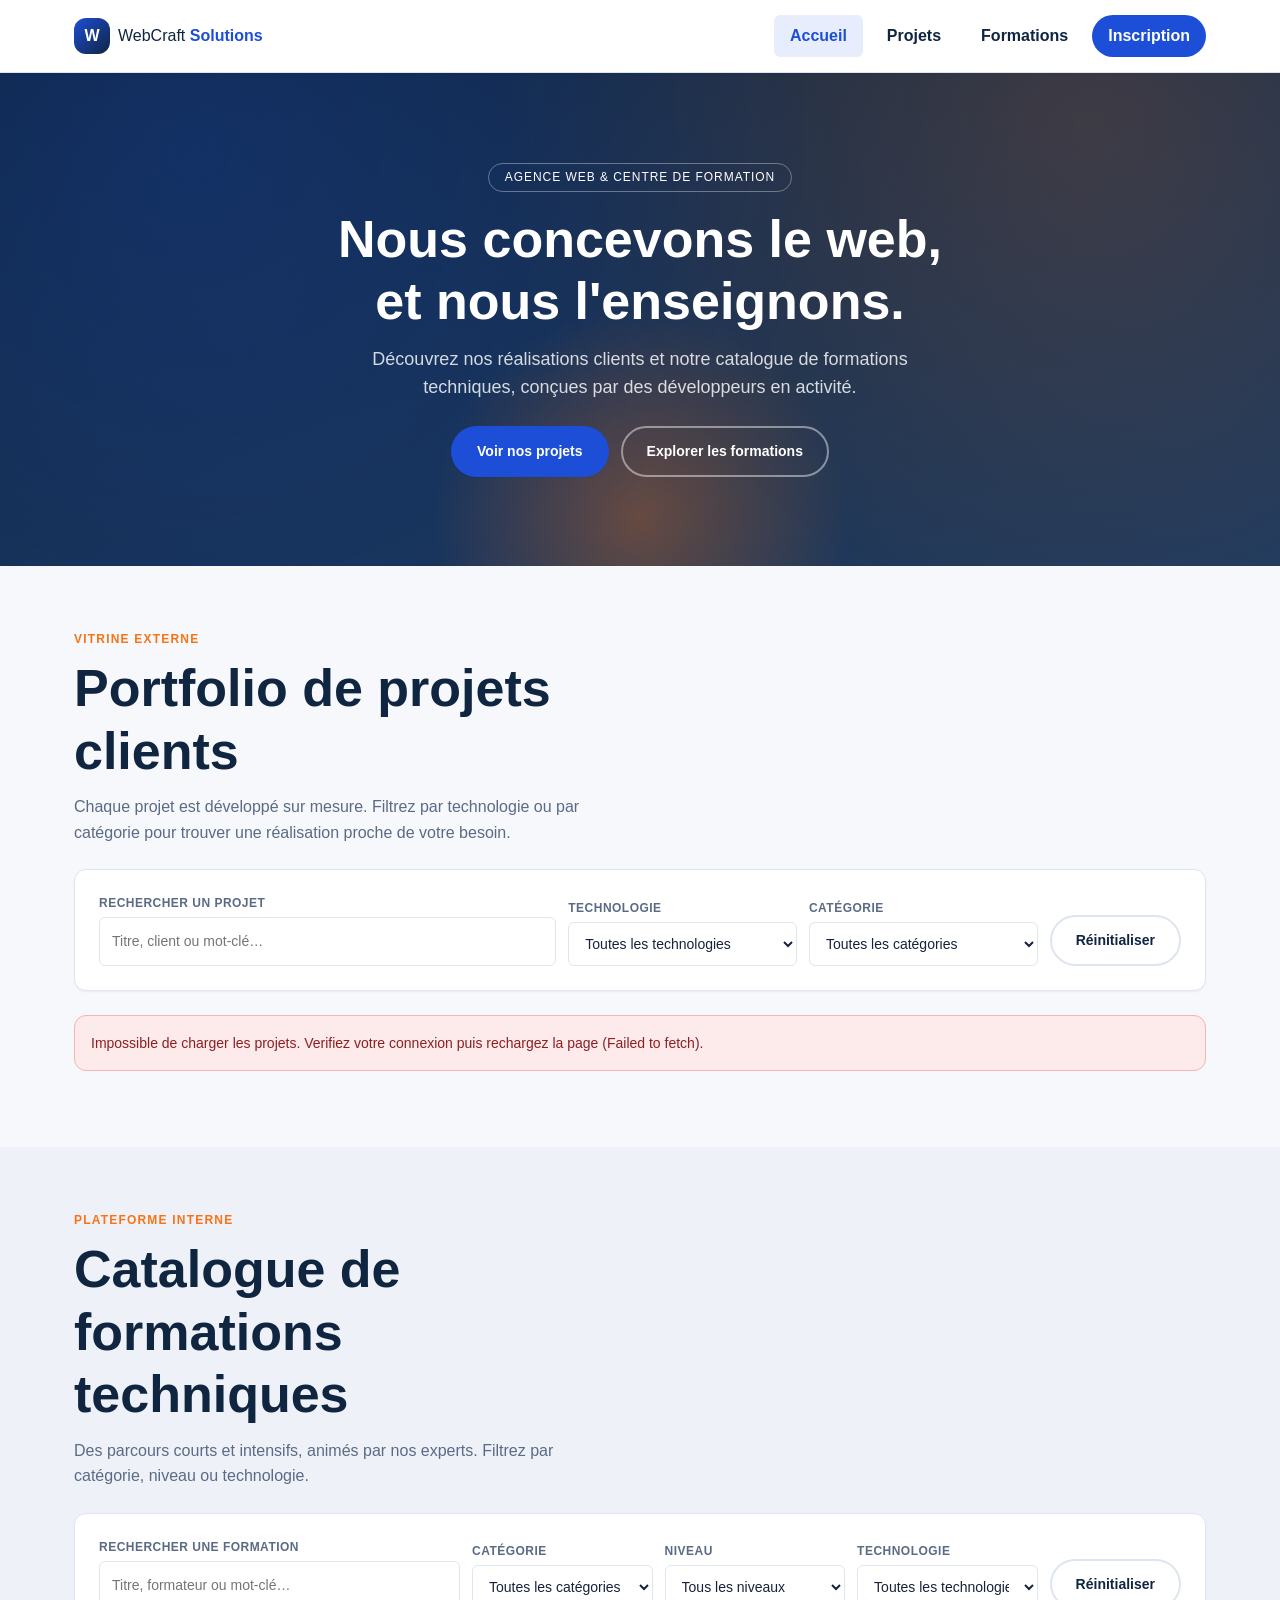
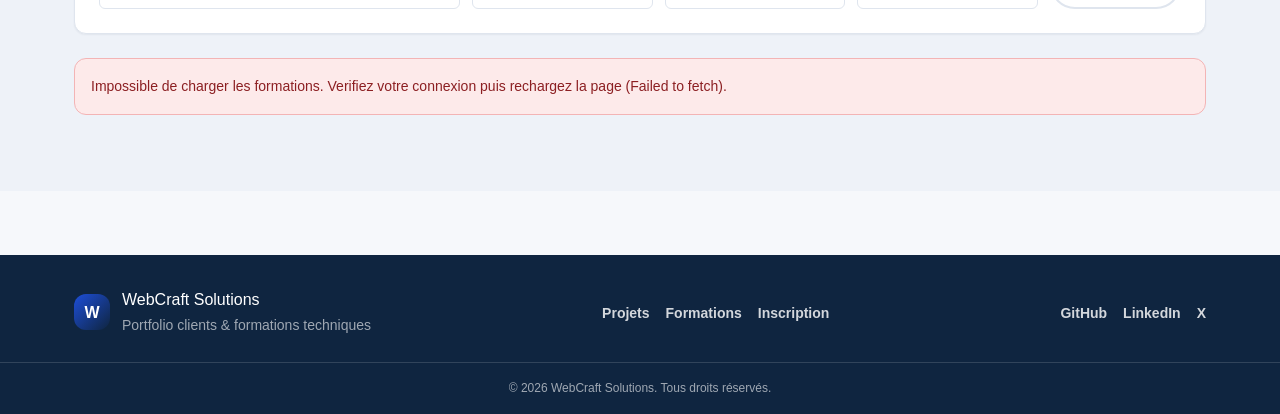
==== commit 1fe83e5b: "feat: page d'inscription avec validation temps reel et factorisation du catalogue" ====
--- a/index.html
+++ b/index.html
@@ -4,12 +4,13 @@
   <meta charset="utf-8">
   <meta name="viewport" content="width=device-width, initial-scale=1">
   <meta name="description" content="Portail WebCraft Solutions : portfolio de projets clients et catalogue de formations techniques.">
-  <title>WebCraft Solutions — Portfolio &amp; Formations</title>
+  <title>WebCraft Solutions &mdash; Portfolio &amp; Formations</title>
   <link rel="stylesheet" href="css/style.css">
 </head>
 <body>
 
-  <!-- ============ EN-TETE ============ -->
+  <a class="skip-link" href="#projets">Aller au contenu principal</a>
+
   <header class="site-header">
     <div class="container header-inner">
       <a class="logo" href="index.html">
@@ -36,14 +37,13 @@
 
   <main>
 
-    <!-- ============ HERO ============ -->
     <section class="hero" id="accueil">
       <div class="container hero-inner">
         <p class="hero-eyebrow">Agence web &amp; centre de formation</p>
         <h1 class="hero-title">Nous concevons le web,<br>et nous l'enseignons.</h1>
         <p class="hero-subtitle">
-          Découvrez nos réalisations clients et notre catalogue de formations
-          techniques, conçues par des développeurs en activité.
+          D&eacute;couvrez nos r&eacute;alisations clients et notre catalogue de formations
+          techniques, con&ccedil;ues par des d&eacute;veloppeurs en activit&eacute;.
         </p>
         <div class="hero-actions">
           <a class="btn btn-primary" href="#projets">Voir nos projets</a>
@@ -52,9 +52,119 @@
       </div>
     </section>
 
+    <section class="section" id="projets">
+      <div class="container">
+        <div class="section-head">
+          <p class="section-eyebrow">Vitrine externe</p>
+          <h2>Portfolio de projets clients</h2>
+          <p class="section-intro">
+            Chaque projet est d&eacute;velopp&eacute; sur mesure. Filtrez par technologie
+            ou par cat&eacute;gorie pour trouver une r&eacute;alisation proche de votre besoin.
+          </p>
+        </div>
+
+        <form class="filters" id="project-filters" role="search" aria-label="Filtrer les projets">
+          <div class="field field-search">
+            <label for="project-search">Rechercher un projet</label>
+            <input type="search" id="project-search" name="project-search"
+                   placeholder="Titre, client ou mot-cl&eacute;&hellip;" autocomplete="off">
+          </div>
+
+          <div class="field">
+            <label for="project-tech">Technologie</label>
+            <select id="project-tech" name="project-tech">
+              <option value="">Toutes les technologies</option>
+            </select>
+          </div>
+
+          <div class="field">
+            <label for="project-category">Cat&eacute;gorie</label>
+            <select id="project-category" name="project-category">
+              <option value="">Toutes les cat&eacute;gories</option>
+            </select>
+          </div>
+
+          <button class="btn btn-ghost filters-reset" type="reset" id="project-reset">R&eacute;initialiser</button>
+        </form>
+
+        <div class="loader" id="project-loader">
+          <span class="spinner" aria-hidden="true"></span>
+          <p>Chargement des projets&hellip;</p>
+        </div>
+
+        <p class="alert alert-error" id="project-error" role="alert" hidden></p>
+
+        <p class="results-count" id="project-count" role="status" hidden></p>
+
+        <div class="card-grid" id="project-grid"></div>
+
+        <p class="alert alert-empty" id="project-empty" hidden>
+          Aucun projet ne correspond &agrave; votre recherche.
+        </p>
+      </div>
+    </section>
+
+    <section class="section section-alt" id="formations">
+      <div class="container">
+        <div class="section-head">
+          <p class="section-eyebrow">Plateforme interne</p>
+          <h2>Catalogue de formations techniques</h2>
+          <p class="section-intro">
+            Des parcours courts et intensifs, anim&eacute;s par nos experts.
+            Filtrez par cat&eacute;gorie, niveau ou technologie.
+          </p>
+        </div>
+
+        <form class="filters filters-4" id="course-filters" role="search" aria-label="Filtrer les formations">
+          <div class="field field-search">
+            <label for="course-search">Rechercher une formation</label>
+            <input type="search" id="course-search" name="course-search"
+                   placeholder="Titre, formateur ou mot-cl&eacute;&hellip;" autocomplete="off">
+          </div>
+
+          <div class="field">
+            <label for="course-category">Cat&eacute;gorie</label>
+            <select id="course-category" name="course-category">
+              <option value="">Toutes les cat&eacute;gories</option>
+            </select>
+          </div>
+
+          <div class="field">
+            <label for="course-level">Niveau</label>
+            <select id="course-level" name="course-level">
+              <option value="">Tous les niveaux</option>
+            </select>
+          </div>
+
+          <div class="field">
+            <label for="course-tech">Technologie</label>
+            <select id="course-tech" name="course-tech">
+              <option value="">Toutes les technologies</option>
+            </select>
+          </div>
+
+          <button class="btn btn-ghost filters-reset" type="reset" id="course-reset">R&eacute;initialiser</button>
+        </form>
+
+        <div class="loader" id="course-loader">
+          <span class="spinner" aria-hidden="true"></span>
+          <p>Chargement des formations&hellip;</p>
+        </div>
+
+        <p class="alert alert-error" id="course-error" role="alert" hidden></p>
+
+        <p class="results-count" id="course-count" role="status" hidden></p>
+
+        <div class="card-grid" id="course-grid"></div>
+
+        <p class="alert alert-empty" id="course-empty" hidden>
+          Aucune formation ne correspond &agrave; votre recherche.
+        </p>
+      </div>
+    </section>
+
   </main>
 
-  <!-- ============ PIED DE PAGE ============ -->
   <footer class="site-footer">
     <div class="container footer-inner">
       <div class="footer-brand">
@@ -76,8 +186,34 @@
         <li><a href="https://x.com" aria-label="WebCraft Solutions sur X">X</a></li>
       </ul>
     </div>
-    <p class="copyright">&copy; 2026 WebCraft Solutions. Tous droits réservés.</p>
+    <p class="copyright">&copy; 2026 WebCraft Solutions. Tous droits r&eacute;serv&eacute;s.</p>
   </footer>
+
+  <div class="modal" id="project-modal" hidden>
+    <div class="modal-overlay" data-close-modal></div>
+    <div class="modal-dialog" role="dialog" aria-modal="true" aria-labelledby="project-modal-title">
+      <div class="modal-head">
+        <h2 class="modal-title" id="project-modal-title">D&eacute;tail du projet</h2>
+        <button class="modal-close" type="button" data-close-modal aria-label="Fermer la fen&ecirc;tre de d&eacute;tail">
+          <span aria-hidden="true">&#10005;</span>
+        </button>
+      </div>
+      <div class="modal-body" id="project-modal-body"></div>
+    </div>
+  </div>
+
+  <div class="modal" id="course-modal" hidden>
+    <div class="modal-overlay" data-close-modal></div>
+    <div class="modal-dialog" role="dialog" aria-modal="true" aria-labelledby="course-modal-title">
+      <div class="modal-head">
+        <h2 class="modal-title" id="course-modal-title">D&eacute;tail de la formation</h2>
+        <button class="modal-close" type="button" data-close-modal aria-label="Fermer la fen&ecirc;tre de d&eacute;tail">
+          <span aria-hidden="true">&#10005;</span>
+        </button>
+      </div>
+      <div class="modal-body" id="course-modal-body"></div>
+    </div>
+  </div>
 
   <script src="js/main.js"></script>
 </body>
--- a/css/style.css
+++ b/css/style.css
@@ -1,20 +1,7 @@
-/* ==========================================================================
-   WebCraft Solutions - Feuille de style unique
-   Approche mobile-first : styles de base pour 320-767 px,
-   puis deux points de rupture (768 px et 1200 px).
-   Sommaire :
-     1. Variables & charte graphique
-     2. Reset & bases
-     3. Utilitaires (conteneur, boutons, badges, titres de section)
-     4. En-tete & navigation
-     5. Hero & animations
-     6. Pied de page
-     7. Points de rupture
-   ========================================================================== */
-
-/* ============ 1. VARIABLES & CHARTE GRAPHIQUE ============ */
+
+
 :root {
-  /* Couleurs de marque */
+
   --c-navy:         #0f2540;
   --c-navy-soft:    #1c3a60;
   --c-primary:      #1d4ed8;
@@ -23,20 +10,17 @@
   --c-accent:       #f97316;
   --c-accent-soft:  #fff1e4;
 
-  /* Neutres */
   --c-bg:         #f6f8fb;
   --c-surface:    #ffffff;
   --c-border:     #dfe5ee;
   --c-text:       #16233a;
   --c-text-muted: #5b6b85;
 
-  /* Etats */
   --c-success:      #0f9d58;
   --c-success-soft: #e6f6ee;
   --c-error:        #d13438;
   --c-error-soft:   #fdeaea;
 
-  /* Typographie */
   --font-base: "Segoe UI", "Helvetica Neue", Arial, sans-serif;
   --fs-xs:  0.75rem;
   --fs-sm:  0.875rem;
@@ -45,7 +29,6 @@
   --fs-xl:  1.5rem;
   --fs-2xl: 2rem;
 
-  /* Espacements */
   --sp-1: 0.25rem;
   --sp-2: 0.5rem;
   --sp-3: 0.75rem;
@@ -55,7 +38,6 @@
   --sp-7: 3rem;
   --sp-8: 4rem;
 
-  /* Rayons, ombres, transitions */
   --radius-sm:   6px;
   --radius-md:   12px;
   --radius-lg:   20px;
@@ -67,7 +49,6 @@
   --header-h: 64px;
 }
 
-/* ============ 2. RESET & BASES ============ */
 *,
 *::before,
 *::after {
@@ -128,7 +109,6 @@
   cursor: pointer;
 }
 
-/* Anneau de focus homogene : indispensable pour la navigation clavier */
 :focus-visible {
   outline: 3px solid var(--c-accent);
   outline-offset: 2px;
@@ -139,7 +119,25 @@
   color: var(--c-text-muted);
 }
 
-/* Contenu reserve aux lecteurs d'ecran */
+.skip-link {
+  position: absolute;
+  top: -100px;
+  left: var(--sp-4);
+  z-index: 100;
+  padding: var(--sp-2) var(--sp-4);
+  background-color: var(--c-primary);
+  border-radius: 0 0 var(--radius-sm) var(--radius-sm);
+  color: #ffffff;
+  font-weight: 600;
+  transition: top var(--transition);
+}
+
+.skip-link:focus {
+  top: 0;
+  color: #ffffff;
+  text-decoration: none;
+}
+
 .sr-only {
   position: absolute;
   width: 1px;
@@ -152,7 +150,6 @@
   border: 0;
 }
 
-/* ============ 3. UTILITAIRES ============ */
 .container {
   width: 100%;
   max-width: 1180px;
@@ -160,7 +157,6 @@
   padding: 0 var(--sp-4);
 }
 
-/* --- Boutons --- */
 .btn {
   display: inline-flex;
   align-items: center;
@@ -231,7 +227,6 @@
   transform: none;
 }
 
-/* ============ 4. EN-TETE & NAVIGATION ============ */
 .site-header {
   position: sticky;
   top: 0;
@@ -278,7 +273,6 @@
   color: var(--c-primary);
 }
 
-/* --- Bouton burger (visible uniquement en mobile) --- */
 .nav-toggle {
   display: inline-flex;
   flex-direction: column;
@@ -312,7 +306,6 @@
   transform: translateY(-7px) rotate(-45deg);
 }
 
-/* --- Menu : replie en mobile, deplie au clic --- */
 .main-nav {
   display: none;
   position: absolute;
@@ -362,7 +355,6 @@
   color: #ffffff;
 }
 
-/* ============ 5. HERO & ANIMATIONS ============ */
 .hero {
   position: relative;
   overflow: hidden;
@@ -375,7 +367,6 @@
   text-align: center;
 }
 
-/* Halo lumineux anime en arriere-plan du hero */
 .hero::after {
   content: "";
   position: absolute;
@@ -439,7 +430,6 @@
   color: #ffffff;
 }
 
-/* --- Animations @keyframes --- */
 @keyframes fade-in-up {
   from {
     opacity: 0;
@@ -465,7 +455,6 @@
   }
 }
 
-/* Respect de la preference systeme « moins d'animations » */
 @media (prefers-reduced-motion: reduce) {
   *,
   *::before,
@@ -477,7 +466,6 @@
   }
 }
 
-/* ============ 6. PIED DE PAGE ============ */
 .site-footer {
   margin-top: var(--sp-8);
   padding: var(--sp-6) 0 var(--sp-4);
@@ -533,9 +521,6 @@
   text-align: center;
 }
 
-/* ============ 7. POINTS DE RUPTURE ============ */
-
-/* --- Breakpoint 1 : tablette & desktop (768 px et +) --- */
 @media (min-width: 768px) {
   :root {
     --fs-2xl: 2.75rem;
@@ -594,7 +579,6 @@
   }
 }
 
-/* --- Breakpoint 2 : grands ecrans (1200 px et +) --- */
 @media (min-width: 1200px) {
   :root {
     --fs-2xl: 3.25rem;
@@ -604,3 +588,803 @@
     padding: calc(var(--sp-8) * 1.4) 0;
   }
 }
+
+.section {
+  padding: var(--sp-7) 0;
+}
+
+.section-alt {
+  background-color: #eef2f8;
+}
+
+.section-head {
+  max-width: 62ch;
+  margin-bottom: var(--sp-5);
+}
+
+.section-eyebrow {
+  margin-bottom: var(--sp-2);
+  color: var(--c-accent);
+  font-size: var(--fs-xs);
+  font-weight: 700;
+  letter-spacing: 0.1em;
+  text-transform: uppercase;
+}
+
+.section-head h2 {
+  font-size: var(--fs-xl);
+}
+
+.section-intro {
+  color: var(--c-text-muted);
+}
+
+.filters {
+  display: grid;
+  grid-template-columns: 1fr;
+  gap: var(--sp-3);
+  margin-bottom: var(--sp-5);
+  padding: var(--sp-4);
+  background-color: var(--c-surface);
+  border: 1px solid var(--c-border);
+  border-radius: var(--radius-md);
+  box-shadow: var(--shadow-sm);
+}
+
+.field {
+  display: flex;
+  flex-direction: column;
+  gap: var(--sp-1);
+}
+
+.field label {
+  color: var(--c-text-muted);
+  font-size: var(--fs-xs);
+  font-weight: 700;
+  letter-spacing: 0.04em;
+  text-transform: uppercase;
+}
+
+.field input,
+.field select,
+.field textarea {
+  width: 100%;
+  padding: var(--sp-3);
+  background-color: var(--c-surface);
+  border: 1px solid var(--c-border);
+  border-radius: var(--radius-sm);
+  color: var(--c-text);
+  font: inherit;
+  font-size: var(--fs-sm);
+  transition: border-color var(--transition), box-shadow var(--transition);
+}
+
+.field input:hover,
+.field select:hover,
+.field textarea:hover {
+  border-color: #c3cddd;
+}
+
+.field input:focus,
+.field select:focus,
+.field textarea:focus {
+  border-color: var(--c-primary);
+  box-shadow: 0 0 0 3px var(--c-primary-soft);
+  outline: none;
+}
+
+.filters-reset {
+  align-self: end;
+  justify-self: start;
+}
+
+.card-grid {
+  display: grid;
+  grid-template-columns: 1fr;
+  gap: var(--sp-4);
+}
+
+.card {
+  display: flex;
+  flex-direction: column;
+  overflow: hidden;
+  background-color: var(--c-surface);
+  border: 1px solid var(--c-border);
+  border-radius: var(--radius-md);
+  box-shadow: var(--shadow-sm);
+  animation: fade-in-up 400ms ease both;
+  transition: transform var(--transition), box-shadow var(--transition),
+              border-color var(--transition);
+}
+
+.card:hover {
+  transform: translateY(-4px);
+  border-color: #c7d3e8;
+  box-shadow: var(--shadow-md);
+}
+
+.card-media {
+  position: relative;
+  overflow: hidden;
+  aspect-ratio: 16 / 9;
+  background-color: #dde4ef;
+}
+
+.card-media img {
+  width: 100%;
+  height: 100%;
+  object-fit: cover;
+  transition: transform 400ms ease;
+}
+
+.card:hover .card-media img {
+  transform: scale(1.05);
+}
+
+.card-media .badge {
+  position: absolute;
+  top: var(--sp-3);
+  left: var(--sp-3);
+}
+
+.card-body {
+  display: flex;
+  flex-direction: column;
+  flex: 1 1 auto;
+  gap: var(--sp-3);
+  padding: var(--sp-4);
+}
+
+.card-title {
+  margin: 0;
+  font-size: var(--fs-lg);
+}
+
+.card-meta {
+  display: flex;
+  flex-wrap: wrap;
+  gap: var(--sp-2) var(--sp-4);
+  margin: 0;
+  color: var(--c-text-muted);
+  font-size: var(--fs-sm);
+}
+
+.card-client {
+  margin: 0;
+  color: var(--c-text-muted);
+  font-size: var(--fs-sm);
+}
+
+.card-client strong {
+  color: var(--c-text);
+}
+
+.card-price {
+  color: var(--c-navy);
+  font-size: var(--fs-lg);
+  font-weight: 700;
+}
+
+.card-actions {
+  display: flex;
+  flex-wrap: wrap;
+  gap: var(--sp-2);
+  margin-top: auto;
+}
+
+.card-actions .btn {
+  flex: 1 1 140px;
+  padding: var(--sp-2) var(--sp-4);
+}
+
+.badge-list {
+  display: flex;
+  flex-wrap: wrap;
+  gap: var(--sp-2);
+}
+
+.badge {
+  display: inline-block;
+  padding: 2px var(--sp-3);
+  border: 1px solid transparent;
+  border-radius: var(--radius-pill);
+  background-color: var(--c-primary-soft);
+  color: var(--c-primary-dark);
+  font-size: var(--fs-xs);
+  font-weight: 600;
+  white-space: nowrap;
+}
+
+.badge-category {
+  background-color: var(--c-navy);
+  color: #ffffff;
+}
+
+.badge-level {
+  background-color: var(--c-accent-soft);
+  border-color: #f8c69a;
+  color: #9a4208;
+}
+
+.badge-available {
+  background-color: var(--c-success-soft);
+  border-color: #a8dec4;
+  color: #0b6e3f;
+}
+
+.badge-full {
+  background-color: var(--c-error-soft);
+  border-color: #f3b4b5;
+  color: #962225;
+}
+
+.rating {
+  color: var(--c-text-muted);
+  font-size: var(--fs-sm);
+}
+
+.rating-star {
+  color: var(--c-accent);
+}
+
+.loader {
+  display: flex;
+  flex-direction: column;
+  align-items: center;
+  gap: var(--sp-3);
+  padding: var(--sp-7) var(--sp-4);
+  color: var(--c-text-muted);
+}
+
+.loader[hidden] {
+  display: none;
+}
+
+.loader p {
+  margin: 0;
+  font-size: var(--fs-sm);
+}
+
+.spinner {
+  display: block;
+  width: 44px;
+  height: 44px;
+  border: 4px solid var(--c-border);
+  border-top-color: var(--c-primary);
+  border-radius: 50%;
+  animation: spin 800ms linear infinite;
+}
+
+@keyframes spin {
+  to {
+    transform: rotate(360deg);
+  }
+}
+
+.alert {
+  padding: var(--sp-4);
+  border: 1px solid transparent;
+  border-radius: var(--radius-md);
+  font-size: var(--fs-sm);
+}
+
+.alert-error {
+  background-color: var(--c-error-soft);
+  border-color: #f3b4b5;
+  color: #8c1f22;
+}
+
+.alert-empty {
+  background-color: var(--c-surface);
+  border-color: var(--c-border);
+  color: var(--c-text-muted);
+  text-align: center;
+}
+
+.alert-success {
+  background-color: var(--c-success-soft);
+  border-color: #a8dec4;
+  color: #0b6e3f;
+}
+
+.results-count {
+  margin-bottom: var(--sp-4);
+  color: var(--c-text-muted);
+  font-size: var(--fs-sm);
+}
+
+.modal {
+  position: fixed;
+  top: 0;
+  right: 0;
+  bottom: 0;
+  left: 0;
+  z-index: 100;
+  display: flex;
+  align-items: flex-end;
+  justify-content: center;
+  padding: 0;
+}
+
+.modal[hidden] {
+  display: none;
+}
+
+.modal-overlay {
+  position: absolute;
+  top: 0;
+  right: 0;
+  bottom: 0;
+  left: 0;
+  background-color: rgba(10, 20, 36, 0.62);
+  animation: fade-in 200ms ease both;
+}
+
+.modal-dialog {
+  position: relative;
+  z-index: 1;
+  display: flex;
+  flex-direction: column;
+  width: 100%;
+  max-height: 92vh;
+  background-color: var(--c-surface);
+  border-radius: var(--radius-lg) var(--radius-lg) 0 0;
+  box-shadow: var(--shadow-lg);
+  animation: slide-up 280ms ease both;
+}
+
+@keyframes fade-in {
+  from {
+    opacity: 0;
+  }
+
+  to {
+    opacity: 1;
+  }
+}
+
+@keyframes slide-up {
+  from {
+    opacity: 0;
+    transform: translateY(40px);
+  }
+
+  to {
+    opacity: 1;
+    transform: translateY(0);
+  }
+}
+
+.modal-head {
+  display: flex;
+  align-items: flex-start;
+  justify-content: space-between;
+  gap: var(--sp-3);
+  padding: var(--sp-4);
+  border-bottom: 1px solid var(--c-border);
+}
+
+.modal-title {
+  margin: 0;
+  font-size: var(--fs-lg);
+}
+
+.modal-close {
+  display: grid;
+  place-items: center;
+  flex: 0 0 40px;
+  width: 40px;
+  height: 40px;
+  background-color: var(--c-bg);
+  border: 1px solid var(--c-border);
+  border-radius: 50%;
+  color: var(--c-navy);
+  font-size: var(--fs-md);
+  transition: background-color var(--transition), color var(--transition),
+              transform var(--transition);
+}
+
+.modal-close:hover {
+  background-color: var(--c-error-soft);
+  border-color: #f3b4b5;
+  color: var(--c-error);
+  transform: rotate(90deg);
+}
+
+.modal-body {
+  padding: var(--sp-4);
+  overflow-y: auto;
+}
+
+.modal-media {
+  margin-bottom: var(--sp-4);
+  overflow: hidden;
+  border-radius: var(--radius-md);
+  aspect-ratio: 16 / 9;
+}
+
+.modal-media img {
+  width: 100%;
+  height: 100%;
+  object-fit: cover;
+}
+
+.modal-body h3 {
+  margin-top: var(--sp-5);
+  font-size: var(--fs-md);
+  text-transform: uppercase;
+  letter-spacing: 0.04em;
+  color: var(--c-text-muted);
+}
+
+.info-grid {
+  display: grid;
+  grid-template-columns: 1fr;
+  gap: var(--sp-3);
+  margin: 0 0 var(--sp-4);
+  padding: var(--sp-4);
+  background-color: var(--c-bg);
+  border-radius: var(--radius-md);
+}
+
+.info-grid dt {
+  color: var(--c-text-muted);
+  font-size: var(--fs-xs);
+  font-weight: 700;
+  letter-spacing: 0.04em;
+  text-transform: uppercase;
+}
+
+.info-grid dd {
+  margin: 0;
+  font-weight: 600;
+}
+
+.check-list li {
+  position: relative;
+  padding-left: var(--sp-5);
+  margin-bottom: var(--sp-2);
+  font-size: var(--fs-sm);
+}
+
+.check-list li::before {
+  content: "\2713";
+  position: absolute;
+  left: 0;
+  color: var(--c-success);
+  font-weight: 700;
+}
+
+.modal-actions {
+  display: flex;
+  flex-wrap: wrap;
+  gap: var(--sp-3);
+  margin-top: var(--sp-5);
+  padding-top: var(--sp-4);
+  border-top: 1px solid var(--c-border);
+}
+
+body.has-modal {
+  overflow: hidden;
+}
+
+@media (min-width: 768px) {
+  .section {
+    padding: var(--sp-8) 0;
+  }
+
+  .section-head h2 {
+    font-size: var(--fs-2xl);
+  }
+
+  .filters {
+    grid-template-columns: 2fr 1fr 1fr auto;
+    align-items: end;
+    padding: var(--sp-5);
+  }
+
+  .filters-4 {
+    grid-template-columns: 1fr 1fr 1fr;
+  }
+
+  .filters-4 .field-search {
+    grid-column: 1 / -1;
+  }
+
+  .card-grid {
+    grid-template-columns: repeat(2, 1fr);
+    gap: var(--sp-5);
+  }
+
+  .modal {
+    align-items: center;
+    padding: var(--sp-5);
+  }
+
+  .modal-dialog {
+    max-width: 720px;
+    max-height: 88vh;
+    border-radius: var(--radius-lg);
+  }
+
+  .modal-head,
+  .modal-body {
+    padding: var(--sp-5);
+  }
+
+  .info-grid {
+    grid-template-columns: repeat(2, 1fr);
+  }
+}
+
+@media (min-width: 1200px) {
+  .filters-4 {
+    grid-template-columns: 2fr 1fr 1fr 1fr auto;
+  }
+
+  .filters-4 .field-search {
+    grid-column: auto;
+  }
+
+  .card-grid {
+    grid-template-columns: repeat(3, 1fr);
+  }
+
+  .info-grid {
+    grid-template-columns: repeat(3, 1fr);
+  }
+}
+
+.page-hero {
+  padding: var(--sp-6) 0;
+  background:
+    radial-gradient(circle at 20% 20%, rgba(29, 78, 216, 0.25), transparent 55%),
+    linear-gradient(160deg, var(--c-navy) 0%, var(--c-navy-soft) 100%);
+  color: #ffffff;
+}
+
+.page-hero .hero-title {
+  font-size: var(--fs-xl);
+  animation: fade-in-up 500ms ease both;
+}
+
+.page-hero .hero-subtitle {
+  margin-left: 0;
+  animation: fade-in-up 500ms ease 120ms both;
+}
+
+.form-layout {
+  display: grid;
+  grid-template-columns: 1fr;
+  gap: var(--sp-5);
+  align-items: start;
+}
+
+.form-card,
+.summary-card {
+  padding: var(--sp-4);
+  background-color: var(--c-surface);
+  border: 1px solid var(--c-border);
+  border-radius: var(--radius-md);
+  box-shadow: var(--shadow-sm);
+}
+
+.form-intro {
+  margin-bottom: var(--sp-4);
+  color: var(--c-text-muted);
+  font-size: var(--fs-sm);
+}
+
+.required-mark {
+  color: var(--c-error);
+  font-weight: 700;
+}
+
+.form-fieldset {
+  margin: 0 0 var(--sp-5);
+  padding: 0;
+  border: 0;
+  border-top: 1px solid var(--c-border);
+  padding-top: var(--sp-4);
+}
+
+.form-fieldset:first-of-type {
+  border-top: 0;
+  padding-top: 0;
+}
+
+.form-fieldset legend {
+  padding: 0 var(--sp-2) 0 0;
+  color: var(--c-navy);
+  font-size: var(--fs-md);
+  font-weight: 700;
+}
+
+.legend-note {
+  color: var(--c-text-muted);
+  font-size: var(--fs-xs);
+  font-weight: 400;
+}
+
+.form-row {
+  display: grid;
+  grid-template-columns: 1fr;
+  gap: var(--sp-4);
+  margin-bottom: var(--sp-4);
+}
+
+.form-card .field {
+  margin-bottom: var(--sp-4);
+}
+
+.form-row .field {
+  margin-bottom: 0;
+}
+
+.field textarea {
+  resize: vertical;
+  min-height: 120px;
+}
+
+.field-hint {
+  margin: 0;
+  color: var(--c-text-muted);
+  font-size: var(--fs-xs);
+}
+
+.field-error {
+  display: flex;
+  align-items: flex-start;
+  gap: var(--sp-1);
+  margin: 0;
+  color: var(--c-error);
+  font-size: var(--fs-xs);
+  font-weight: 600;
+  animation: fade-in 200ms ease both;
+}
+
+.field-error[hidden] {
+  display: none;
+}
+
+.field-error::before {
+  content: "\26A0";
+  flex: 0 0 auto;
+}
+
+.field input.is-invalid,
+.field select.is-invalid,
+.field textarea.is-invalid {
+  background-color: var(--c-error-soft);
+  border-color: var(--c-error);
+}
+
+.field input.is-invalid:focus,
+.field select.is-invalid:focus,
+.field textarea.is-invalid:focus {
+  box-shadow: 0 0 0 3px rgba(209, 52, 56, 0.18);
+}
+
+.field input.is-valid,
+.field select.is-valid,
+.field textarea.is-valid {
+  border-color: var(--c-success);
+  background-color: var(--c-success-soft);
+}
+
+.field input.is-valid:focus,
+.field select.is-valid:focus,
+.field textarea.is-valid:focus {
+  box-shadow: 0 0 0 3px rgba(15, 157, 88, 0.18);
+}
+
+.counter-ok {
+  color: var(--c-success);
+  font-weight: 600;
+}
+
+.form-actions {
+  display: flex;
+  flex-direction: column;
+  gap: var(--sp-3);
+  padding-top: var(--sp-4);
+  border-top: 1px solid var(--c-border);
+}
+
+.summary-card {
+  position: static;
+  background-color: var(--c-primary-soft);
+  border-color: #cdd8f8;
+}
+
+.summary-title {
+  font-size: var(--fs-md);
+  text-transform: uppercase;
+  letter-spacing: 0.06em;
+}
+
+.summary-card .badge-list {
+  margin-bottom: var(--sp-3);
+}
+
+.summary-price {
+  color: var(--c-navy);
+  font-size: var(--fs-xl);
+  font-weight: 700;
+}
+
+.summary-note {
+  margin: var(--sp-4) 0 0;
+  padding-top: var(--sp-3);
+  border-top: 1px solid #cdd8f8;
+  color: var(--c-text-muted);
+  font-size: var(--fs-xs);
+}
+
+.success-icon {
+  display: grid;
+  place-items: center;
+  width: 64px;
+  height: 64px;
+  margin: 0 auto var(--sp-4);
+  background-color: var(--c-success-soft);
+  border: 2px solid var(--c-success);
+  border-radius: 50%;
+  color: var(--c-success);
+  font-size: var(--fs-xl);
+  animation: pop-in 320ms ease both;
+}
+
+@keyframes pop-in {
+  from {
+    opacity: 0;
+    transform: scale(0.6);
+  }
+
+  to {
+    opacity: 1;
+    transform: scale(1);
+  }
+}
+
+#success-modal .modal-body {
+  text-align: center;
+}
+
+#success-modal .modal-actions {
+  justify-content: center;
+}
+
+@media (min-width: 768px) {
+  .page-hero {
+    padding: var(--sp-7) 0;
+  }
+
+  .page-hero .hero-title {
+    font-size: var(--fs-2xl);
+  }
+
+  .form-layout {
+    grid-template-columns: minmax(0, 2fr) minmax(260px, 1fr);
+    gap: var(--sp-6);
+  }
+
+  .form-card,
+  .summary-card {
+    padding: var(--sp-5);
+  }
+
+  .form-row {
+    grid-template-columns: repeat(2, 1fr);
+  }
+
+  .form-actions {
+    flex-direction: row;
+    justify-content: flex-end;
+  }
+
+  .summary-card {
+    position: sticky;
+    top: calc(var(--header-h) + var(--sp-4));
+  }
+}
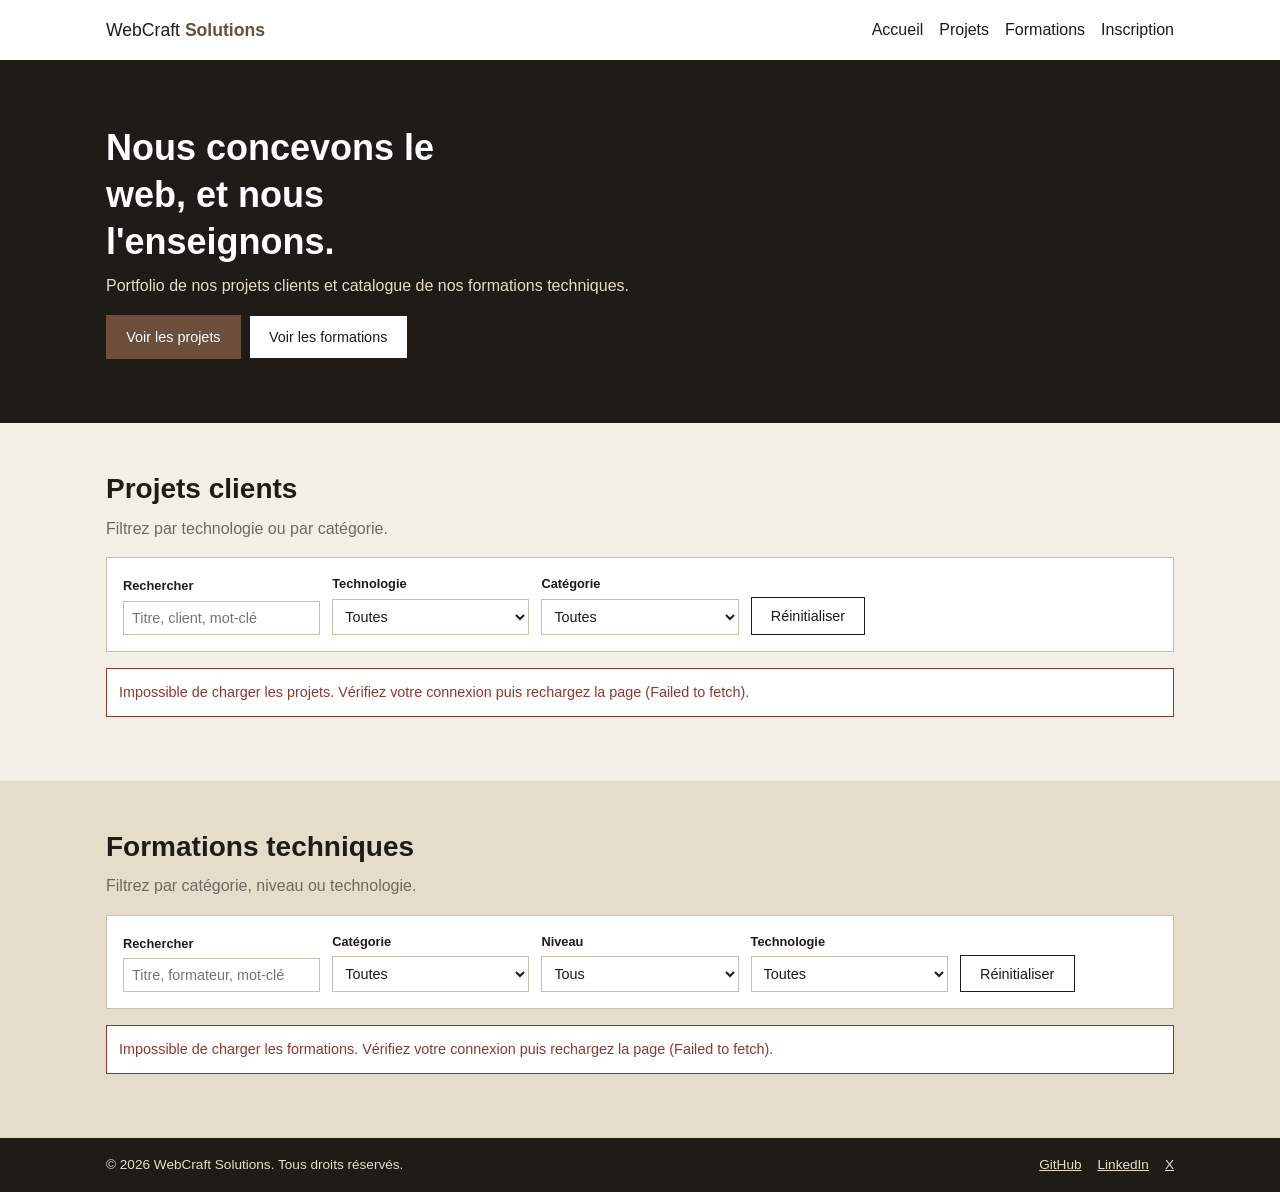
==== commit e391cc39: "refactor: design flat carre en palette beige/marron/noir et simplification du code" ====
--- a/index.html
+++ b/index.html
@@ -9,27 +9,20 @@
 </head>
 <body>
 
-  <a class="skip-link" href="#projets">Aller au contenu principal</a>
+  <a class="skip-link" href="#projets">Aller au contenu</a>
 
   <header class="site-header">
     <div class="container header-inner">
-      <a class="logo" href="index.html">
-        <span class="logo-mark" aria-hidden="true">W</span>
-        <span class="logo-text">WebCraft <strong>Solutions</strong></span>
-      </a>
+      <a class="logo" href="index.html">WebCraft <strong>Solutions</strong></a>
 
-      <button class="nav-toggle" type="button" aria-expanded="false" aria-controls="main-nav" aria-label="Ouvrir le menu de navigation">
-        <span class="nav-toggle-bar" aria-hidden="true"></span>
-        <span class="nav-toggle-bar" aria-hidden="true"></span>
-        <span class="nav-toggle-bar" aria-hidden="true"></span>
-      </button>
+      <button class="nav-toggle" type="button" aria-expanded="false" aria-controls="main-nav">Menu</button>
 
       <nav class="main-nav" id="main-nav" aria-label="Navigation principale">
-        <ul class="nav-list">
-          <li><a class="nav-link is-active" href="#accueil">Accueil</a></li>
-          <li><a class="nav-link" href="#projets">Projets</a></li>
-          <li><a class="nav-link" href="#formations">Formations</a></li>
-          <li><a class="nav-link nav-link-cta" href="inscription.html">Inscription</a></li>
+        <ul>
+          <li><a href="#accueil">Accueil</a></li>
+          <li><a href="#projets">Projets</a></li>
+          <li><a href="#formations">Formations</a></li>
+          <li><a href="inscription.html">Inscription</a></li>
         </ul>
       </nav>
     </div>
@@ -38,128 +31,93 @@
   <main>
 
     <section class="hero" id="accueil">
-      <div class="container hero-inner">
-        <p class="hero-eyebrow">Agence web &amp; centre de formation</p>
-        <h1 class="hero-title">Nous concevons le web,<br>et nous l'enseignons.</h1>
-        <p class="hero-subtitle">
-          D&eacute;couvrez nos r&eacute;alisations clients et notre catalogue de formations
-          techniques, con&ccedil;ues par des d&eacute;veloppeurs en activit&eacute;.
+      <div class="container">
+        <h1>Nous concevons le web, et nous l'enseignons.</h1>
+        <p>Portfolio de nos projets clients et catalogue de nos formations techniques.</p>
+        <p class="hero-actions">
+          <a class="btn btn-primary" href="#projets">Voir les projets</a>
+          <a class="btn" href="#formations">Voir les formations</a>
         </p>
-        <div class="hero-actions">
-          <a class="btn btn-primary" href="#projets">Voir nos projets</a>
-          <a class="btn btn-ghost" href="#formations">Explorer les formations</a>
-        </div>
       </div>
     </section>
 
     <section class="section" id="projets">
       <div class="container">
-        <div class="section-head">
-          <p class="section-eyebrow">Vitrine externe</p>
-          <h2>Portfolio de projets clients</h2>
-          <p class="section-intro">
-            Chaque projet est d&eacute;velopp&eacute; sur mesure. Filtrez par technologie
-            ou par cat&eacute;gorie pour trouver une r&eacute;alisation proche de votre besoin.
-          </p>
-        </div>
+        <h2>Projets clients</h2>
+        <p class="section-intro">Filtrez par technologie ou par cat&eacute;gorie.</p>
 
         <form class="filters" id="project-filters" role="search" aria-label="Filtrer les projets">
-          <div class="field field-search">
-            <label for="project-search">Rechercher un projet</label>
-            <input type="search" id="project-search" name="project-search"
-                   placeholder="Titre, client ou mot-cl&eacute;&hellip;" autocomplete="off">
-          </div>
-
-          <div class="field">
+          <p class="field">
+            <label for="project-search">Rechercher</label>
+            <input type="search" id="project-search" placeholder="Titre, client, mot-cl&eacute;" autocomplete="off">
+          </p>
+          <p class="field">
             <label for="project-tech">Technologie</label>
-            <select id="project-tech" name="project-tech">
-              <option value="">Toutes les technologies</option>
+            <select id="project-tech">
+              <option value="">Toutes</option>
             </select>
-          </div>
-
-          <div class="field">
+          </p>
+          <p class="field">
             <label for="project-category">Cat&eacute;gorie</label>
-            <select id="project-category" name="project-category">
-              <option value="">Toutes les cat&eacute;gories</option>
+            <select id="project-category">
+              <option value="">Toutes</option>
             </select>
-          </div>
-
-          <button class="btn btn-ghost filters-reset" type="reset" id="project-reset">R&eacute;initialiser</button>
+          </p>
+          <p class="field field-action">
+            <button class="btn" type="reset">R&eacute;initialiser</button>
+          </p>
         </form>
 
-        <div class="loader" id="project-loader">
-          <span class="spinner" aria-hidden="true"></span>
-          <p>Chargement des projets&hellip;</p>
-        </div>
+        <p class="loader" id="project-loader"><span class="spinner" aria-hidden="true"></span> Chargement des projets&hellip;</p>
+        <p class="alert" id="project-error" role="alert" hidden></p>
+        <p class="results" id="project-count" role="status" hidden></p>
 
-        <p class="alert alert-error" id="project-error" role="alert" hidden></p>
+        <div class="grid" id="project-grid"></div>
 
-        <p class="results-count" id="project-count" role="status" hidden></p>
-
-        <div class="card-grid" id="project-grid"></div>
-
-        <p class="alert alert-empty" id="project-empty" hidden>
-          Aucun projet ne correspond &agrave; votre recherche.
-        </p>
+        <p class="alert" id="project-empty" hidden>Aucun projet ne correspond &agrave; votre recherche.</p>
       </div>
     </section>
 
     <section class="section section-alt" id="formations">
       <div class="container">
-        <div class="section-head">
-          <p class="section-eyebrow">Plateforme interne</p>
-          <h2>Catalogue de formations techniques</h2>
-          <p class="section-intro">
-            Des parcours courts et intensifs, anim&eacute;s par nos experts.
-            Filtrez par cat&eacute;gorie, niveau ou technologie.
+        <h2>Formations techniques</h2>
+        <p class="section-intro">Filtrez par cat&eacute;gorie, niveau ou technologie.</p>
+
+        <form class="filters" id="course-filters" role="search" aria-label="Filtrer les formations">
+          <p class="field">
+            <label for="course-search">Rechercher</label>
+            <input type="search" id="course-search" placeholder="Titre, formateur, mot-cl&eacute;" autocomplete="off">
           </p>
-        </div>
-
-        <form class="filters filters-4" id="course-filters" role="search" aria-label="Filtrer les formations">
-          <div class="field field-search">
-            <label for="course-search">Rechercher une formation</label>
-            <input type="search" id="course-search" name="course-search"
-                   placeholder="Titre, formateur ou mot-cl&eacute;&hellip;" autocomplete="off">
-          </div>
-
-          <div class="field">
+          <p class="field">
             <label for="course-category">Cat&eacute;gorie</label>
-            <select id="course-category" name="course-category">
-              <option value="">Toutes les cat&eacute;gories</option>
+            <select id="course-category">
+              <option value="">Toutes</option>
             </select>
-          </div>
-
-          <div class="field">
+          </p>
+          <p class="field">
             <label for="course-level">Niveau</label>
-            <select id="course-level" name="course-level">
-              <option value="">Tous les niveaux</option>
+            <select id="course-level">
+              <option value="">Tous</option>
             </select>
-          </div>
-
-          <div class="field">
+          </p>
+          <p class="field">
             <label for="course-tech">Technologie</label>
-            <select id="course-tech" name="course-tech">
-              <option value="">Toutes les technologies</option>
+            <select id="course-tech">
+              <option value="">Toutes</option>
             </select>
-          </div>
-
-          <button class="btn btn-ghost filters-reset" type="reset" id="course-reset">R&eacute;initialiser</button>
+          </p>
+          <p class="field field-action">
+            <button class="btn" type="reset">R&eacute;initialiser</button>
+          </p>
         </form>
 
-        <div class="loader" id="course-loader">
-          <span class="spinner" aria-hidden="true"></span>
-          <p>Chargement des formations&hellip;</p>
-        </div>
+        <p class="loader" id="course-loader"><span class="spinner" aria-hidden="true"></span> Chargement des formations&hellip;</p>
+        <p class="alert" id="course-error" role="alert" hidden></p>
+        <p class="results" id="course-count" role="status" hidden></p>
 
-        <p class="alert alert-error" id="course-error" role="alert" hidden></p>
+        <div class="grid" id="course-grid"></div>
 
-        <p class="results-count" id="course-count" role="status" hidden></p>
-
-        <div class="card-grid" id="course-grid"></div>
-
-        <p class="alert alert-empty" id="course-empty" hidden>
-          Aucune formation ne correspond &agrave; votre recherche.
-        </p>
+        <p class="alert" id="course-empty" hidden>Aucune formation ne correspond &agrave; votre recherche.</p>
       </div>
     </section>
 
@@ -167,36 +125,21 @@
 
   <footer class="site-footer">
     <div class="container footer-inner">
-      <div class="footer-brand">
-        <span class="logo-mark" aria-hidden="true">W</span>
-        <p>WebCraft Solutions<br><span class="muted">Portfolio clients &amp; formations techniques</span></p>
-      </div>
-
-      <nav class="footer-nav" aria-label="Navigation du pied de page">
-        <ul>
-          <li><a href="#projets">Projets</a></li>
-          <li><a href="#formations">Formations</a></li>
-          <li><a href="inscription.html">Inscription</a></li>
-        </ul>
-      </nav>
-
-      <ul class="social-list">
-        <li><a href="https://github.com" aria-label="WebCraft Solutions sur GitHub">GitHub</a></li>
-        <li><a href="https://www.linkedin.com" aria-label="WebCraft Solutions sur LinkedIn">LinkedIn</a></li>
-        <li><a href="https://x.com" aria-label="WebCraft Solutions sur X">X</a></li>
+      <p>&copy; 2026 WebCraft Solutions. Tous droits r&eacute;serv&eacute;s.</p>
+      <ul class="social">
+        <li><a href="https://github.com">GitHub</a></li>
+        <li><a href="https://www.linkedin.com">LinkedIn</a></li>
+        <li><a href="https://x.com">X</a></li>
       </ul>
     </div>
-    <p class="copyright">&copy; 2026 WebCraft Solutions. Tous droits r&eacute;serv&eacute;s.</p>
   </footer>
 
   <div class="modal" id="project-modal" hidden>
     <div class="modal-overlay" data-close-modal></div>
-    <div class="modal-dialog" role="dialog" aria-modal="true" aria-labelledby="project-modal-title">
+    <div class="modal-box" role="dialog" aria-modal="true" aria-labelledby="project-modal-title">
       <div class="modal-head">
-        <h2 class="modal-title" id="project-modal-title">D&eacute;tail du projet</h2>
-        <button class="modal-close" type="button" data-close-modal aria-label="Fermer la fen&ecirc;tre de d&eacute;tail">
-          <span aria-hidden="true">&#10005;</span>
-        </button>
+        <h2 id="project-modal-title">D&eacute;tail du projet</h2>
+        <button class="modal-close" type="button" data-close-modal aria-label="Fermer">&#10005;</button>
       </div>
       <div class="modal-body" id="project-modal-body"></div>
     </div>
@@ -204,12 +147,10 @@
 
   <div class="modal" id="course-modal" hidden>
     <div class="modal-overlay" data-close-modal></div>
-    <div class="modal-dialog" role="dialog" aria-modal="true" aria-labelledby="course-modal-title">
+    <div class="modal-box" role="dialog" aria-modal="true" aria-labelledby="course-modal-title">
       <div class="modal-head">
-        <h2 class="modal-title" id="course-modal-title">D&eacute;tail de la formation</h2>
-        <button class="modal-close" type="button" data-close-modal aria-label="Fermer la fen&ecirc;tre de d&eacute;tail">
-          <span aria-hidden="true">&#10005;</span>
-        </button>
+        <h2 id="course-modal-title">D&eacute;tail de la formation</h2>
+        <button class="modal-close" type="button" data-close-modal aria-label="Fermer">&#10005;</button>
       </div>
       <div class="modal-body" id="course-modal-body"></div>
     </div>
--- a/css/style.css
+++ b/css/style.css
@@ -1,439 +1,224 @@
-
-
 :root {
-
-  --c-navy:         #0f2540;
-  --c-navy-soft:    #1c3a60;
-  --c-primary:      #1d4ed8;
-  --c-primary-dark: #1739a8;
-  --c-primary-soft: #e8edfd;
-  --c-accent:       #f97316;
-  --c-accent-soft:  #fff1e4;
-
-  --c-bg:         #f6f8fb;
-  --c-surface:    #ffffff;
-  --c-border:     #dfe5ee;
-  --c-text:       #16233a;
-  --c-text-muted: #5b6b85;
-
-  --c-success:      #0f9d58;
-  --c-success-soft: #e6f6ee;
-  --c-error:        #d13438;
-  --c-error-soft:   #fdeaea;
-
-  --font-base: "Segoe UI", "Helvetica Neue", Arial, sans-serif;
-  --fs-xs:  0.75rem;
-  --fs-sm:  0.875rem;
-  --fs-md:  1rem;
-  --fs-lg:  1.125rem;
-  --fs-xl:  1.5rem;
-  --fs-2xl: 2rem;
-
-  --sp-1: 0.25rem;
-  --sp-2: 0.5rem;
-  --sp-3: 0.75rem;
-  --sp-4: 1rem;
-  --sp-5: 1.5rem;
-  --sp-6: 2rem;
-  --sp-7: 3rem;
-  --sp-8: 4rem;
-
-  --radius-sm:   6px;
-  --radius-md:   12px;
-  --radius-lg:   20px;
-  --radius-pill: 999px;
-  --shadow-sm: 0 1px 2px rgba(15, 37, 64, 0.06);
-  --shadow-md: 0 6px 18px rgba(15, 37, 64, 0.08);
-  --shadow-lg: 0 18px 40px rgba(15, 37, 64, 0.16);
-  --transition: 200ms ease;
-  --header-h: 64px;
-}
-
-*,
-*::before,
-*::after {
+  --blanc: #ffffff;
+  --beige: #f4efe6;
+  --beige-fonce: #e5dccb;
+  --marron: #6b4f3a;
+  --marron-fonce: #4a3526;
+  --noir: #1f1b16;
+  --gris: #6e6a63;
+  --bordure: #c9bfae;
+  --erreur: #8c3a2b;
+  --espace: 1rem;
+}
+
+* {
   box-sizing: border-box;
 }
 
-html {
-  scroll-behavior: smooth;
-  scroll-padding-top: var(--header-h);
+[hidden] {
+  display: none !important;
 }
 
 body {
   margin: 0;
-  font-family: var(--font-base);
-  font-size: var(--fs-md);
+  font-family: Arial, Helvetica, sans-serif;
+  font-size: 1rem;
   line-height: 1.6;
-  color: var(--c-text);
-  background-color: var(--c-bg);
+  color: var(--noir);
+  background-color: var(--beige);
 }
 
 h1,
 h2,
-h3,
-h4 {
-  margin: 0 0 var(--sp-3);
-  line-height: 1.2;
-  color: var(--c-navy);
+h3 {
+  margin: 0 0 0.5rem;
+  line-height: 1.3;
+}
+
+h1 {
+  font-size: 1.75rem;
+}
+
+h2 {
+  font-size: 1.4rem;
+}
+
+h3 {
+  font-size: 1.1rem;
 }
 
 p {
-  margin: 0 0 var(--sp-3);
+  margin: 0 0 var(--espace);
+}
+
+ul {
+  margin: 0;
+  padding: 0;
+  list-style: none;
 }
 
 img {
   display: block;
-  max-width: 100%;
+  width: 100%;
+  height: auto;
 }
 
 a {
-  color: var(--c-primary);
-  text-decoration: none;
-  transition: color var(--transition);
+  color: var(--marron);
 }
 
 a:hover {
-  color: var(--c-primary-dark);
-  text-decoration: underline;
-}
-
-ul {
-  margin: 0;
-  padding: 0;
-  list-style: none;
-}
-
-button {
-  font: inherit;
-  cursor: pointer;
+  color: var(--marron-fonce);
 }
 
 :focus-visible {
-  outline: 3px solid var(--c-accent);
+  outline: 2px solid var(--marron);
   outline-offset: 2px;
-  border-radius: var(--radius-sm);
+}
+
+.container {
+  max-width: 1100px;
+  margin: 0 auto;
+  padding: 0 var(--espace);
 }
 
 .muted {
-  color: var(--c-text-muted);
-}
-
-.skip-link {
-  position: absolute;
-  top: -100px;
-  left: var(--sp-4);
-  z-index: 100;
-  padding: var(--sp-2) var(--sp-4);
-  background-color: var(--c-primary);
-  border-radius: 0 0 var(--radius-sm) var(--radius-sm);
-  color: #ffffff;
-  font-weight: 600;
-  transition: top var(--transition);
-}
-
-.skip-link:focus {
-  top: 0;
-  color: #ffffff;
-  text-decoration: none;
+  color: var(--gris);
 }
 
 .sr-only {
   position: absolute;
   width: 1px;
   height: 1px;
-  margin: -1px;
-  padding: 0;
   overflow: hidden;
   clip: rect(0, 0, 0, 0);
-  white-space: nowrap;
-  border: 0;
-}
-
-.container {
-  width: 100%;
-  max-width: 1180px;
-  margin: 0 auto;
-  padding: 0 var(--sp-4);
+}
+
+.skip-link {
+  position: absolute;
+  top: -3rem;
+  left: 0;
+  padding: 0.5rem 1rem;
+  background-color: var(--noir);
+  color: var(--blanc);
+}
+
+.skip-link:focus {
+  top: 0;
+  color: var(--blanc);
 }
 
 .btn {
-  display: inline-flex;
-  align-items: center;
-  justify-content: center;
-  gap: var(--sp-2);
-  padding: var(--sp-3) var(--sp-5);
-  border: 2px solid transparent;
-  border-radius: var(--radius-pill);
-  font-size: var(--fs-sm);
-  font-weight: 600;
-  text-align: center;
+  display: inline-block;
+  padding: 0.6rem 1.2rem;
+  border: 1px solid var(--noir);
+  background-color: var(--blanc);
+  color: var(--noir);
+  font-family: inherit;
+  font-size: 0.9rem;
   text-decoration: none;
-  transition: background-color var(--transition), color var(--transition),
-              border-color var(--transition), transform var(--transition),
-              box-shadow var(--transition);
+  cursor: pointer;
+  transition: background-color 0.2s, color 0.2s;
 }
 
 .btn:hover {
-  transform: translateY(-2px);
-  text-decoration: none;
-}
-
-.btn:active {
-  transform: translateY(0);
+  background-color: var(--noir);
+  color: var(--blanc);
 }
 
 .btn-primary {
-  background-color: var(--c-primary);
-  color: #ffffff;
-  box-shadow: var(--shadow-sm);
+  background-color: var(--marron);
+  border-color: var(--marron);
+  color: var(--blanc);
 }
 
 .btn-primary:hover {
-  background-color: var(--c-primary-dark);
-  color: #ffffff;
-  box-shadow: var(--shadow-md);
-}
-
-.btn-accent {
-  background-color: var(--c-accent);
-  color: #ffffff;
-}
-
-.btn-accent:hover {
-  background-color: #e0620a;
-  color: #ffffff;
-}
-
-.btn-ghost {
-  background-color: transparent;
-  border-color: var(--c-border);
-  color: var(--c-navy);
-}
-
-.btn-ghost:hover {
-  background-color: var(--c-surface);
-  border-color: var(--c-primary);
-  color: var(--c-primary);
-}
-
-.btn-block {
-  width: 100%;
-}
-
-.btn[disabled] {
-  opacity: 0.55;
-  cursor: not-allowed;
-  transform: none;
+  background-color: var(--marron-fonce);
+  border-color: var(--marron-fonce);
+  color: var(--blanc);
 }
 
 .site-header {
-  position: sticky;
-  top: 0;
-  z-index: 50;
-  background-color: rgba(255, 255, 255, 0.96);
-  border-bottom: 1px solid var(--c-border);
-  box-shadow: var(--shadow-sm);
+  background-color: var(--blanc);
+  border-bottom: 1px solid var(--noir);
 }
 
 .header-inner {
   display: flex;
   align-items: center;
   justify-content: space-between;
-  gap: var(--sp-4);
-  min-height: var(--header-h);
+  flex-wrap: wrap;
+  min-height: 60px;
 }
 
 .logo {
-  display: inline-flex;
-  align-items: center;
-  gap: var(--sp-2);
-  color: var(--c-navy);
-  font-size: var(--fs-md);
-}
-
-.logo:hover {
-  color: var(--c-primary);
+  color: var(--noir);
+  font-size: 1.1rem;
   text-decoration: none;
 }
 
-.logo-mark {
-  display: grid;
-  place-items: center;
-  flex: 0 0 36px;
-  width: 36px;
-  height: 36px;
-  border-radius: var(--radius-md);
-  background: linear-gradient(135deg, var(--c-primary), var(--c-navy));
-  color: #ffffff;
-  font-weight: 700;
-}
-
-.logo-text strong {
-  color: var(--c-primary);
+.logo strong {
+  color: var(--marron);
 }
 
 .nav-toggle {
-  display: inline-flex;
-  flex-direction: column;
-  justify-content: center;
-  gap: 5px;
-  width: 44px;
-  height: 44px;
-  padding: 0 10px;
-  background-color: transparent;
-  border: 1px solid var(--c-border);
-  border-radius: var(--radius-sm);
-}
-
-.nav-toggle-bar {
-  display: block;
-  height: 2px;
-  background-color: var(--c-navy);
-  border-radius: 2px;
-  transition: transform var(--transition), opacity var(--transition);
-}
-
-.nav-toggle[aria-expanded="true"] .nav-toggle-bar:nth-child(1) {
-  transform: translateY(7px) rotate(45deg);
-}
-
-.nav-toggle[aria-expanded="true"] .nav-toggle-bar:nth-child(2) {
-  opacity: 0;
-}
-
-.nav-toggle[aria-expanded="true"] .nav-toggle-bar:nth-child(3) {
-  transform: translateY(-7px) rotate(-45deg);
+  padding: 0.4rem 0.8rem;
+  border: 1px solid var(--noir);
+  background-color: var(--blanc);
+  color: var(--noir);
+  font-family: inherit;
+  cursor: pointer;
 }
 
 .main-nav {
   display: none;
-  position: absolute;
-  top: 100%;
-  right: 0;
-  left: 0;
-  padding: var(--sp-3) var(--sp-4) var(--sp-5);
-  background-color: var(--c-surface);
-  border-bottom: 1px solid var(--c-border);
-  box-shadow: var(--shadow-md);
+  width: 100%;
+  padding-bottom: 0.5rem;
 }
 
 .main-nav.is-open {
   display: block;
 }
 
-.nav-list {
-  display: flex;
-  flex-direction: column;
-  gap: var(--sp-1);
-}
-
-.nav-link {
+.main-nav a {
   display: block;
-  padding: var(--sp-3);
-  border-radius: var(--radius-sm);
-  color: var(--c-navy);
-  font-weight: 600;
-}
-
-.nav-link:hover,
-.nav-link.is-active {
-  background-color: var(--c-primary-soft);
-  color: var(--c-primary);
+  padding: 0.5rem 0;
+  border-top: 1px solid var(--bordure);
+  color: var(--noir);
   text-decoration: none;
 }
 
-.nav-link-cta {
-  margin-top: var(--sp-2);
-  background-color: var(--c-primary);
-  color: #ffffff;
-  text-align: center;
-}
-
-.nav-link-cta:hover {
-  background-color: var(--c-primary-dark);
-  color: #ffffff;
+.main-nav a:hover {
+  color: var(--marron);
 }
 
 .hero {
-  position: relative;
-  overflow: hidden;
-  padding: var(--sp-7) 0 var(--sp-8);
-  background:
-    radial-gradient(circle at 15% 15%, rgba(29, 78, 216, 0.22), transparent 55%),
-    radial-gradient(circle at 85% 10%, rgba(249, 115, 22, 0.18), transparent 50%),
-    linear-gradient(160deg, var(--c-navy) 0%, var(--c-navy-soft) 100%);
-  color: #ffffff;
-  text-align: center;
-}
-
-.hero::after {
-  content: "";
-  position: absolute;
-  bottom: -160px;
-  left: 50%;
-  width: 420px;
-  height: 420px;
-  margin-left: -210px;
-  border-radius: 50%;
-  background: radial-gradient(circle, rgba(249, 115, 22, 0.35), transparent 70%);
-  animation: pulse-glow 6s ease-in-out infinite;
-  pointer-events: none;
-}
-
-.hero-inner {
-  position: relative;
-  z-index: 1;
-}
-
-.hero-eyebrow {
-  display: inline-block;
-  margin-bottom: var(--sp-4);
-  padding: var(--sp-1) var(--sp-4);
-  border: 1px solid rgba(255, 255, 255, 0.35);
-  border-radius: var(--radius-pill);
-  font-size: var(--fs-xs);
-  letter-spacing: 0.08em;
-  text-transform: uppercase;
-  animation: fade-in-up 600ms ease both;
-}
-
-.hero-title {
-  font-size: var(--fs-2xl);
-  color: #ffffff;
-  animation: fade-in-up 600ms ease 120ms both;
-}
-
-.hero-subtitle {
-  max-width: 54ch;
-  margin: 0 auto var(--sp-5);
-  color: rgba(255, 255, 255, 0.82);
-  font-size: var(--fs-md);
-  animation: fade-in-up 600ms ease 240ms both;
+  padding: 2.5rem 0;
+  background-color: var(--noir);
+  color: var(--blanc);
+  animation: apparition 0.6s ease;
+}
+
+.hero h1 {
+  max-width: 20ch;
+}
+
+.hero p {
+  max-width: 60ch;
+  color: var(--beige-fonce);
 }
 
 .hero-actions {
   display: flex;
-  flex-direction: column;
-  gap: var(--sp-3);
-  animation: fade-in-up 600ms ease 360ms both;
-}
-
-.hero .btn-ghost {
-  border-color: rgba(255, 255, 255, 0.45);
-  color: #ffffff;
-}
-
-.hero .btn-ghost:hover {
-  background-color: rgba(255, 255, 255, 0.12);
-  border-color: #ffffff;
-  color: #ffffff;
-}
-
-@keyframes fade-in-up {
+  flex-wrap: wrap;
+  gap: 0.5rem;
+  margin-bottom: 0;
+}
+
+@keyframes apparition {
   from {
     opacity: 0;
-    transform: translateY(24px);
+    transform: translateY(15px);
   }
 
   to {
@@ -442,949 +227,431 @@
   }
 }
 
-@keyframes pulse-glow {
-  0%,
-  100% {
-    opacity: 0.55;
-    transform: scale(1);
-  }
-
-  50% {
-    opacity: 1;
-    transform: scale(1.18);
-  }
-}
-
-@media (prefers-reduced-motion: reduce) {
-  *,
-  *::before,
-  *::after {
-    animation-duration: 0.01ms !important;
-    animation-iteration-count: 1 !important;
-    transition-duration: 0.01ms !important;
-    scroll-behavior: auto !important;
-  }
-}
-
-.site-footer {
-  margin-top: var(--sp-8);
-  padding: var(--sp-6) 0 var(--sp-4);
-  background-color: var(--c-navy);
-  color: rgba(255, 255, 255, 0.82);
-}
-
-.footer-inner {
-  display: flex;
-  flex-direction: column;
-  gap: var(--sp-5);
-}
-
-.footer-brand {
-  display: flex;
-  align-items: center;
-  gap: var(--sp-3);
-}
-
-.footer-brand p {
-  margin: 0;
-  color: #ffffff;
-}
-
-.footer-brand .muted {
-  color: rgba(255, 255, 255, 0.6);
-  font-size: var(--fs-sm);
-}
-
-.footer-nav ul,
-.social-list {
-  display: flex;
-  flex-wrap: wrap;
-  gap: var(--sp-4);
-}
-
-.site-footer a {
-  color: rgba(255, 255, 255, 0.82);
-  font-size: var(--fs-sm);
-  font-weight: 600;
-}
-
-.site-footer a:hover {
-  color: #ffffff;
-}
-
-.copyright {
-  margin: var(--sp-5) 0 0;
-  padding-top: var(--sp-4);
-  border-top: 1px solid rgba(255, 255, 255, 0.14);
-  color: rgba(255, 255, 255, 0.6);
-  font-size: var(--fs-xs);
-  text-align: center;
-}
-
-@media (min-width: 768px) {
-  :root {
-    --fs-2xl: 2.75rem;
-    --header-h: 72px;
-  }
-
-  .container {
-    padding: 0 var(--sp-5);
-  }
-
-  .nav-toggle {
-    display: none;
-  }
-
-  .main-nav {
-    display: block;
-    position: static;
-    padding: 0;
-    background-color: transparent;
-    border: 0;
-    box-shadow: none;
-  }
-
-  .nav-list {
-    flex-direction: row;
-    align-items: center;
-    gap: var(--sp-2);
-  }
-
-  .nav-link {
-    padding: var(--sp-2) var(--sp-4);
-  }
-
-  .nav-link-cta {
-    margin-top: 0;
-    border-radius: var(--radius-pill);
-  }
-
-  .hero {
-    padding: var(--sp-8) 0;
-  }
-
-  .hero-subtitle {
-    font-size: var(--fs-lg);
-  }
-
-  .hero-actions {
-    flex-direction: row;
-    justify-content: center;
-  }
-
-  .footer-inner {
-    flex-direction: row;
-    align-items: center;
-    justify-content: space-between;
-  }
-}
-
-@media (min-width: 1200px) {
-  :root {
-    --fs-2xl: 3.25rem;
-  }
-
-  .hero {
-    padding: calc(var(--sp-8) * 1.4) 0;
+@keyframes rotation {
+  to {
+    transform: rotate(360deg);
   }
 }
 
 .section {
-  padding: var(--sp-7) 0;
+  padding: 2rem 0;
 }
 
 .section-alt {
-  background-color: #eef2f8;
-}
-
-.section-head {
-  max-width: 62ch;
-  margin-bottom: var(--sp-5);
-}
-
-.section-eyebrow {
-  margin-bottom: var(--sp-2);
-  color: var(--c-accent);
-  font-size: var(--fs-xs);
-  font-weight: 700;
-  letter-spacing: 0.1em;
-  text-transform: uppercase;
-}
-
-.section-head h2 {
-  font-size: var(--fs-xl);
+  background-color: var(--beige-fonce);
 }
 
 .section-intro {
-  color: var(--c-text-muted);
+  color: var(--gris);
 }
 
 .filters {
   display: grid;
-  grid-template-columns: 1fr;
-  gap: var(--sp-3);
-  margin-bottom: var(--sp-5);
-  padding: var(--sp-4);
-  background-color: var(--c-surface);
-  border: 1px solid var(--c-border);
-  border-radius: var(--radius-md);
-  box-shadow: var(--shadow-sm);
+  gap: 0.75rem;
+  margin-bottom: var(--espace);
+  padding: var(--espace);
+  background-color: var(--blanc);
+  border: 1px solid var(--bordure);
 }
 
 .field {
-  display: flex;
-  flex-direction: column;
-  gap: var(--sp-1);
+  margin: 0;
+}
+
+.field label,
+.field-hint,
+.field-error {
+  display: block;
+  font-size: 0.8rem;
 }
 
 .field label {
-  color: var(--c-text-muted);
-  font-size: var(--fs-xs);
-  font-weight: 700;
-  letter-spacing: 0.04em;
-  text-transform: uppercase;
+  margin-bottom: 0.25rem;
+  font-weight: bold;
 }
 
 .field input,
 .field select,
 .field textarea {
   width: 100%;
-  padding: var(--sp-3);
-  background-color: var(--c-surface);
-  border: 1px solid var(--c-border);
-  border-radius: var(--radius-sm);
-  color: var(--c-text);
-  font: inherit;
-  font-size: var(--fs-sm);
-  transition: border-color var(--transition), box-shadow var(--transition);
-}
-
-.field input:hover,
-.field select:hover,
-.field textarea:hover {
-  border-color: #c3cddd;
+  padding: 0.5rem;
+  border: 1px solid var(--bordure);
+  background-color: var(--blanc);
+  color: var(--noir);
+  font-family: inherit;
+  font-size: 0.9rem;
 }
 
 .field input:focus,
 .field select:focus,
 .field textarea:focus {
-  border-color: var(--c-primary);
-  box-shadow: 0 0 0 3px var(--c-primary-soft);
-  outline: none;
-}
-
-.filters-reset {
-  align-self: end;
-  justify-self: start;
-}
-
-.card-grid {
+  border-color: var(--marron);
+}
+
+.field textarea {
+  resize: vertical;
+}
+
+.field-action {
+  display: flex;
+  align-items: flex-end;
+}
+
+.grid {
   display: grid;
-  grid-template-columns: 1fr;
-  gap: var(--sp-4);
+  gap: var(--espace);
 }
 
 .card {
   display: flex;
   flex-direction: column;
-  overflow: hidden;
-  background-color: var(--c-surface);
-  border: 1px solid var(--c-border);
-  border-radius: var(--radius-md);
-  box-shadow: var(--shadow-sm);
-  animation: fade-in-up 400ms ease both;
-  transition: transform var(--transition), box-shadow var(--transition),
-              border-color var(--transition);
+  background-color: var(--blanc);
+  border: 1px solid var(--bordure);
+  transition: border-color 0.2s;
 }
 
 .card:hover {
-  transform: translateY(-4px);
-  border-color: #c7d3e8;
-  box-shadow: var(--shadow-md);
-}
-
-.card-media {
-  position: relative;
-  overflow: hidden;
+  border-color: var(--noir);
+}
+
+.card img {
   aspect-ratio: 16 / 9;
-  background-color: #dde4ef;
-}
-
-.card-media img {
-  width: 100%;
-  height: 100%;
   object-fit: cover;
-  transition: transform 400ms ease;
-}
-
-.card:hover .card-media img {
-  transform: scale(1.05);
-}
-
-.card-media .badge {
-  position: absolute;
-  top: var(--sp-3);
-  left: var(--sp-3);
+  border-bottom: 1px solid var(--bordure);
 }
 
 .card-body {
   display: flex;
   flex-direction: column;
-  flex: 1 1 auto;
-  gap: var(--sp-3);
-  padding: var(--sp-4);
-}
-
-.card-title {
-  margin: 0;
-  font-size: var(--fs-lg);
+  flex: 1;
+  gap: 0.5rem;
+  padding: var(--espace);
+}
+
+.card-body p {
+  margin: 0;
+  font-size: 0.9rem;
 }
 
 .card-meta {
+  color: var(--gris);
+}
+
+.card-price {
+  font-size: 1.1rem;
+  font-weight: bold;
+}
+
+.card-actions {
   display: flex;
   flex-wrap: wrap;
-  gap: var(--sp-2) var(--sp-4);
-  margin: 0;
-  color: var(--c-text-muted);
-  font-size: var(--fs-sm);
-}
-
-.card-client {
-  margin: 0;
-  color: var(--c-text-muted);
-  font-size: var(--fs-sm);
-}
-
-.card-client strong {
-  color: var(--c-text);
-}
-
-.card-price {
-  color: var(--c-navy);
-  font-size: var(--fs-lg);
-  font-weight: 700;
-}
-
-.card-actions {
+  gap: 0.5rem;
+  margin-top: auto;
+  padding-top: 0.5rem;
+}
+
+.badges {
   display: flex;
   flex-wrap: wrap;
-  gap: var(--sp-2);
-  margin-top: auto;
-}
-
-.card-actions .btn {
-  flex: 1 1 140px;
-  padding: var(--sp-2) var(--sp-4);
-}
-
-.badge-list {
-  display: flex;
-  flex-wrap: wrap;
-  gap: var(--sp-2);
+  gap: 0.25rem;
 }
 
 .badge {
-  display: inline-block;
-  padding: 2px var(--sp-3);
-  border: 1px solid transparent;
-  border-radius: var(--radius-pill);
-  background-color: var(--c-primary-soft);
-  color: var(--c-primary-dark);
-  font-size: var(--fs-xs);
-  font-weight: 600;
-  white-space: nowrap;
-}
-
-.badge-category {
-  background-color: var(--c-navy);
-  color: #ffffff;
-}
-
-.badge-level {
-  background-color: var(--c-accent-soft);
-  border-color: #f8c69a;
-  color: #9a4208;
-}
-
-.badge-available {
-  background-color: var(--c-success-soft);
-  border-color: #a8dec4;
-  color: #0b6e3f;
-}
-
-.badge-full {
-  background-color: var(--c-error-soft);
-  border-color: #f3b4b5;
-  color: #962225;
-}
-
-.rating {
-  color: var(--c-text-muted);
-  font-size: var(--fs-sm);
-}
-
-.rating-star {
-  color: var(--c-accent);
+  padding: 0.1rem 0.5rem;
+  border: 1px solid var(--bordure);
+  background-color: var(--beige);
+  font-size: 0.75rem;
+}
+
+.badge-fort {
+  background-color: var(--marron);
+  border-color: var(--marron);
+  color: var(--blanc);
+}
+
+.badge-complet {
+  background-color: var(--gris);
+  border-color: var(--gris);
+  color: var(--blanc);
 }
 
 .loader {
   display: flex;
-  flex-direction: column;
   align-items: center;
-  gap: var(--sp-3);
-  padding: var(--sp-7) var(--sp-4);
-  color: var(--c-text-muted);
-}
-
-.loader[hidden] {
-  display: none;
-}
-
-.loader p {
-  margin: 0;
-  font-size: var(--fs-sm);
+  gap: 0.5rem;
+  color: var(--gris);
 }
 
 .spinner {
-  display: block;
-  width: 44px;
-  height: 44px;
-  border: 4px solid var(--c-border);
-  border-top-color: var(--c-primary);
-  border-radius: 50%;
-  animation: spin 800ms linear infinite;
-}
-
-@keyframes spin {
-  to {
-    transform: rotate(360deg);
-  }
+  width: 18px;
+  height: 18px;
+  border: 3px solid var(--bordure);
+  border-top-color: var(--marron);
+  animation: rotation 0.8s linear infinite;
 }
 
 .alert {
-  padding: var(--sp-4);
-  border: 1px solid transparent;
-  border-radius: var(--radius-md);
-  font-size: var(--fs-sm);
-}
-
-.alert-error {
-  background-color: var(--c-error-soft);
-  border-color: #f3b4b5;
-  color: #8c1f22;
-}
-
-.alert-empty {
-  background-color: var(--c-surface);
-  border-color: var(--c-border);
-  color: var(--c-text-muted);
-  text-align: center;
-}
-
-.alert-success {
-  background-color: var(--c-success-soft);
-  border-color: #a8dec4;
-  color: #0b6e3f;
-}
-
-.results-count {
-  margin-bottom: var(--sp-4);
-  color: var(--c-text-muted);
-  font-size: var(--fs-sm);
+  padding: 0.75rem;
+  border: 1px solid var(--erreur);
+  background-color: var(--blanc);
+  color: var(--erreur);
+  font-size: 0.9rem;
+}
+
+.results {
+  color: var(--gris);
+  font-size: 0.85rem;
 }
 
 .modal {
   position: fixed;
-  top: 0;
-  right: 0;
-  bottom: 0;
-  left: 0;
-  z-index: 100;
-  display: flex;
-  align-items: flex-end;
+  inset: 0;
+  z-index: 10;
+  display: flex;
+  align-items: center;
   justify-content: center;
-  padding: 0;
-}
-
-.modal[hidden] {
-  display: none;
+  padding: var(--espace);
 }
 
 .modal-overlay {
   position: absolute;
-  top: 0;
-  right: 0;
-  bottom: 0;
-  left: 0;
-  background-color: rgba(10, 20, 36, 0.62);
-  animation: fade-in 200ms ease both;
-}
-
-.modal-dialog {
+  inset: 0;
+  background-color: rgba(31, 27, 22, 0.7);
+}
+
+.modal-box {
   position: relative;
-  z-index: 1;
   display: flex;
   flex-direction: column;
   width: 100%;
-  max-height: 92vh;
-  background-color: var(--c-surface);
-  border-radius: var(--radius-lg) var(--radius-lg) 0 0;
-  box-shadow: var(--shadow-lg);
-  animation: slide-up 280ms ease both;
-}
-
-@keyframes fade-in {
-  from {
-    opacity: 0;
-  }
-
-  to {
-    opacity: 1;
-  }
-}
-
-@keyframes slide-up {
-  from {
-    opacity: 0;
-    transform: translateY(40px);
-  }
-
-  to {
-    opacity: 1;
-    transform: translateY(0);
-  }
+  max-width: 640px;
+  max-height: 90vh;
+  background-color: var(--blanc);
+  border: 1px solid var(--noir);
 }
 
 .modal-head {
   display: flex;
-  align-items: flex-start;
+  align-items: center;
   justify-content: space-between;
-  gap: var(--sp-3);
-  padding: var(--sp-4);
-  border-bottom: 1px solid var(--c-border);
-}
-
-.modal-title {
-  margin: 0;
-  font-size: var(--fs-lg);
+  gap: 0.5rem;
+  padding: var(--espace);
+  border-bottom: 1px solid var(--bordure);
+}
+
+.modal-head h2 {
+  margin: 0;
 }
 
 .modal-close {
+  padding: 0.3rem 0.6rem;
+  border: 1px solid var(--noir);
+  background-color: var(--blanc);
+  color: var(--noir);
+  font-family: inherit;
+  cursor: pointer;
+}
+
+.modal-close:hover {
+  background-color: var(--noir);
+  color: var(--blanc);
+}
+
+.modal-body {
+  padding: var(--espace);
+  overflow-y: auto;
+}
+
+.modal-body h3 {
+  margin-top: var(--espace);
+}
+
+.modal-body img {
+  aspect-ratio: 16 / 9;
+  object-fit: cover;
+  margin-bottom: var(--espace);
+}
+
+.infos {
   display: grid;
-  place-items: center;
-  flex: 0 0 40px;
-  width: 40px;
-  height: 40px;
-  background-color: var(--c-bg);
-  border: 1px solid var(--c-border);
-  border-radius: 50%;
-  color: var(--c-navy);
-  font-size: var(--fs-md);
-  transition: background-color var(--transition), color var(--transition),
-              transform var(--transition);
-}
-
-.modal-close:hover {
-  background-color: var(--c-error-soft);
-  border-color: #f3b4b5;
-  color: var(--c-error);
-  transform: rotate(90deg);
-}
-
-.modal-body {
-  padding: var(--sp-4);
-  overflow-y: auto;
-}
-
-.modal-media {
-  margin-bottom: var(--sp-4);
-  overflow: hidden;
-  border-radius: var(--radius-md);
-  aspect-ratio: 16 / 9;
-}
-
-.modal-media img {
-  width: 100%;
-  height: 100%;
-  object-fit: cover;
-}
-
-.modal-body h3 {
-  margin-top: var(--sp-5);
-  font-size: var(--fs-md);
-  text-transform: uppercase;
-  letter-spacing: 0.04em;
-  color: var(--c-text-muted);
-}
-
-.info-grid {
-  display: grid;
-  grid-template-columns: 1fr;
-  gap: var(--sp-3);
-  margin: 0 0 var(--sp-4);
-  padding: var(--sp-4);
-  background-color: var(--c-bg);
-  border-radius: var(--radius-md);
-}
-
-.info-grid dt {
-  color: var(--c-text-muted);
-  font-size: var(--fs-xs);
-  font-weight: 700;
-  letter-spacing: 0.04em;
-  text-transform: uppercase;
-}
-
-.info-grid dd {
-  margin: 0;
-  font-weight: 600;
-}
-
-.check-list li {
-  position: relative;
-  padding-left: var(--sp-5);
-  margin-bottom: var(--sp-2);
-  font-size: var(--fs-sm);
-}
-
-.check-list li::before {
-  content: "\2713";
-  position: absolute;
-  left: 0;
-  color: var(--c-success);
-  font-weight: 700;
+  gap: 0.5rem;
+  margin: 0 0 var(--espace);
+  padding: 0.75rem;
+  background-color: var(--beige);
+}
+
+.infos dt {
+  color: var(--gris);
+  font-size: 0.8rem;
+}
+
+.infos dd {
+  margin: 0;
+  font-weight: bold;
+}
+
+.liste li {
+  margin-bottom: 0.25rem;
+  padding-left: 0.75rem;
+  border-left: 2px solid var(--marron);
+  font-size: 0.9rem;
 }
 
 .modal-actions {
   display: flex;
   flex-wrap: wrap;
-  gap: var(--sp-3);
-  margin-top: var(--sp-5);
-  padding-top: var(--sp-4);
-  border-top: 1px solid var(--c-border);
+  gap: 0.5rem;
+  margin: var(--espace) 0 0;
 }
 
 body.has-modal {
   overflow: hidden;
 }
 
+.form {
+  max-width: 700px;
+  padding: var(--espace);
+  background-color: var(--blanc);
+  border: 1px solid var(--bordure);
+}
+
+.form-intro {
+  color: var(--gris);
+  font-size: 0.9rem;
+}
+
+.form fieldset {
+  margin: 0 0 var(--espace);
+  padding: var(--espace);
+  border: 1px solid var(--bordure);
+}
+
+.form legend {
+  padding: 0 0.5rem;
+  font-weight: bold;
+}
+
+.form .field {
+  margin-bottom: 0.75rem;
+}
+
+.field-hint {
+  color: var(--gris);
+}
+
+.field-error {
+  margin-top: 0.25rem;
+  color: var(--erreur);
+  font-weight: bold;
+}
+
+.is-invalid {
+  border-color: var(--erreur);
+}
+
+.is-valid {
+  border-color: var(--marron);
+}
+
+.form-actions {
+  display: flex;
+  flex-wrap: wrap;
+  gap: 0.5rem;
+  margin: 0;
+}
+
+.site-footer {
+  padding: var(--espace) 0;
+  background-color: var(--noir);
+  color: var(--beige-fonce);
+}
+
+.footer-inner {
+  display: flex;
+  flex-wrap: wrap;
+  justify-content: space-between;
+  gap: 0.5rem;
+  font-size: 0.85rem;
+}
+
+.site-footer p {
+  margin: 0;
+}
+
+.site-footer a {
+  color: var(--beige-fonce);
+}
+
+.site-footer a:hover {
+  color: var(--blanc);
+}
+
+.social {
+  display: flex;
+  gap: var(--espace);
+}
+
 @media (min-width: 768px) {
+  h1 {
+    font-size: 2.25rem;
+  }
+
+  h2 {
+    font-size: 1.75rem;
+  }
+
+  .nav-toggle {
+    display: none;
+  }
+
+  .main-nav {
+    display: block;
+    width: auto;
+    padding: 0;
+  }
+
+  .main-nav ul {
+    display: flex;
+    gap: var(--espace);
+  }
+
+  .main-nav a {
+    padding: 0;
+    border: 0;
+  }
+
+  .hero {
+    padding: 4rem 0;
+  }
+
   .section {
-    padding: var(--sp-8) 0;
-  }
-
-  .section-head h2 {
-    font-size: var(--fs-2xl);
+    padding: 3rem 0;
   }
 
   .filters {
-    grid-template-columns: 2fr 1fr 1fr auto;
+    grid-template-columns: repeat(3, 1fr);
     align-items: end;
-    padding: var(--sp-5);
-  }
-
-  .filters-4 {
-    grid-template-columns: 1fr 1fr 1fr;
-  }
-
-  .filters-4 .field-search {
-    grid-column: 1 / -1;
-  }
-
-  .card-grid {
+  }
+
+  .grid {
     grid-template-columns: repeat(2, 1fr);
-    gap: var(--sp-5);
-  }
-
-  .modal {
-    align-items: center;
-    padding: var(--sp-5);
-  }
-
-  .modal-dialog {
-    max-width: 720px;
-    max-height: 88vh;
-    border-radius: var(--radius-lg);
-  }
-
-  .modal-head,
-  .modal-body {
-    padding: var(--sp-5);
-  }
-
-  .info-grid {
+  }
+
+  .infos {
     grid-template-columns: repeat(2, 1fr);
   }
+
+  .form .field {
+    margin-bottom: var(--espace);
+  }
 }
 
 @media (min-width: 1200px) {
-  .filters-4 {
-    grid-template-columns: 2fr 1fr 1fr 1fr auto;
-  }
-
-  .filters-4 .field-search {
-    grid-column: auto;
-  }
-
-  .card-grid {
+  .filters {
+    grid-template-columns: repeat(5, 1fr);
+  }
+
+  .grid {
     grid-template-columns: repeat(3, 1fr);
   }
-
-  .info-grid {
-    grid-template-columns: repeat(3, 1fr);
-  }
-}
-
-.page-hero {
-  padding: var(--sp-6) 0;
-  background:
-    radial-gradient(circle at 20% 20%, rgba(29, 78, 216, 0.25), transparent 55%),
-    linear-gradient(160deg, var(--c-navy) 0%, var(--c-navy-soft) 100%);
-  color: #ffffff;
-}
-
-.page-hero .hero-title {
-  font-size: var(--fs-xl);
-  animation: fade-in-up 500ms ease both;
-}
-
-.page-hero .hero-subtitle {
-  margin-left: 0;
-  animation: fade-in-up 500ms ease 120ms both;
-}
-
-.form-layout {
-  display: grid;
-  grid-template-columns: 1fr;
-  gap: var(--sp-5);
-  align-items: start;
-}
-
-.form-card,
-.summary-card {
-  padding: var(--sp-4);
-  background-color: var(--c-surface);
-  border: 1px solid var(--c-border);
-  border-radius: var(--radius-md);
-  box-shadow: var(--shadow-sm);
-}
-
-.form-intro {
-  margin-bottom: var(--sp-4);
-  color: var(--c-text-muted);
-  font-size: var(--fs-sm);
-}
-
-.required-mark {
-  color: var(--c-error);
-  font-weight: 700;
-}
-
-.form-fieldset {
-  margin: 0 0 var(--sp-5);
-  padding: 0;
-  border: 0;
-  border-top: 1px solid var(--c-border);
-  padding-top: var(--sp-4);
-}
-
-.form-fieldset:first-of-type {
-  border-top: 0;
-  padding-top: 0;
-}
-
-.form-fieldset legend {
-  padding: 0 var(--sp-2) 0 0;
-  color: var(--c-navy);
-  font-size: var(--fs-md);
-  font-weight: 700;
-}
-
-.legend-note {
-  color: var(--c-text-muted);
-  font-size: var(--fs-xs);
-  font-weight: 400;
-}
-
-.form-row {
-  display: grid;
-  grid-template-columns: 1fr;
-  gap: var(--sp-4);
-  margin-bottom: var(--sp-4);
-}
-
-.form-card .field {
-  margin-bottom: var(--sp-4);
-}
-
-.form-row .field {
-  margin-bottom: 0;
-}
-
-.field textarea {
-  resize: vertical;
-  min-height: 120px;
-}
-
-.field-hint {
-  margin: 0;
-  color: var(--c-text-muted);
-  font-size: var(--fs-xs);
-}
-
-.field-error {
-  display: flex;
-  align-items: flex-start;
-  gap: var(--sp-1);
-  margin: 0;
-  color: var(--c-error);
-  font-size: var(--fs-xs);
-  font-weight: 600;
-  animation: fade-in 200ms ease both;
-}
-
-.field-error[hidden] {
-  display: none;
-}
-
-.field-error::before {
-  content: "\26A0";
-  flex: 0 0 auto;
-}
-
-.field input.is-invalid,
-.field select.is-invalid,
-.field textarea.is-invalid {
-  background-color: var(--c-error-soft);
-  border-color: var(--c-error);
-}
-
-.field input.is-invalid:focus,
-.field select.is-invalid:focus,
-.field textarea.is-invalid:focus {
-  box-shadow: 0 0 0 3px rgba(209, 52, 56, 0.18);
-}
-
-.field input.is-valid,
-.field select.is-valid,
-.field textarea.is-valid {
-  border-color: var(--c-success);
-  background-color: var(--c-success-soft);
-}
-
-.field input.is-valid:focus,
-.field select.is-valid:focus,
-.field textarea.is-valid:focus {
-  box-shadow: 0 0 0 3px rgba(15, 157, 88, 0.18);
-}
-
-.counter-ok {
-  color: var(--c-success);
-  font-weight: 600;
-}
-
-.form-actions {
-  display: flex;
-  flex-direction: column;
-  gap: var(--sp-3);
-  padding-top: var(--sp-4);
-  border-top: 1px solid var(--c-border);
-}
-
-.summary-card {
-  position: static;
-  background-color: var(--c-primary-soft);
-  border-color: #cdd8f8;
-}
-
-.summary-title {
-  font-size: var(--fs-md);
-  text-transform: uppercase;
-  letter-spacing: 0.06em;
-}
-
-.summary-card .badge-list {
-  margin-bottom: var(--sp-3);
-}
-
-.summary-price {
-  color: var(--c-navy);
-  font-size: var(--fs-xl);
-  font-weight: 700;
-}
-
-.summary-note {
-  margin: var(--sp-4) 0 0;
-  padding-top: var(--sp-3);
-  border-top: 1px solid #cdd8f8;
-  color: var(--c-text-muted);
-  font-size: var(--fs-xs);
-}
-
-.success-icon {
-  display: grid;
-  place-items: center;
-  width: 64px;
-  height: 64px;
-  margin: 0 auto var(--sp-4);
-  background-color: var(--c-success-soft);
-  border: 2px solid var(--c-success);
-  border-radius: 50%;
-  color: var(--c-success);
-  font-size: var(--fs-xl);
-  animation: pop-in 320ms ease both;
-}
-
-@keyframes pop-in {
-  from {
-    opacity: 0;
-    transform: scale(0.6);
-  }
-
-  to {
-    opacity: 1;
-    transform: scale(1);
-  }
-}
-
-#success-modal .modal-body {
-  text-align: center;
-}
-
-#success-modal .modal-actions {
-  justify-content: center;
-}
-
-@media (min-width: 768px) {
-  .page-hero {
-    padding: var(--sp-7) 0;
-  }
-
-  .page-hero .hero-title {
-    font-size: var(--fs-2xl);
-  }
-
-  .form-layout {
-    grid-template-columns: minmax(0, 2fr) minmax(260px, 1fr);
-    gap: var(--sp-6);
-  }
-
-  .form-card,
-  .summary-card {
-    padding: var(--sp-5);
-  }
-
-  .form-row {
-    grid-template-columns: repeat(2, 1fr);
-  }
-
-  .form-actions {
-    flex-direction: row;
-    justify-content: flex-end;
-  }
-
-  .summary-card {
-    position: sticky;
-    top: calc(var(--header-h) + var(--sp-4));
-  }
-}
+}
